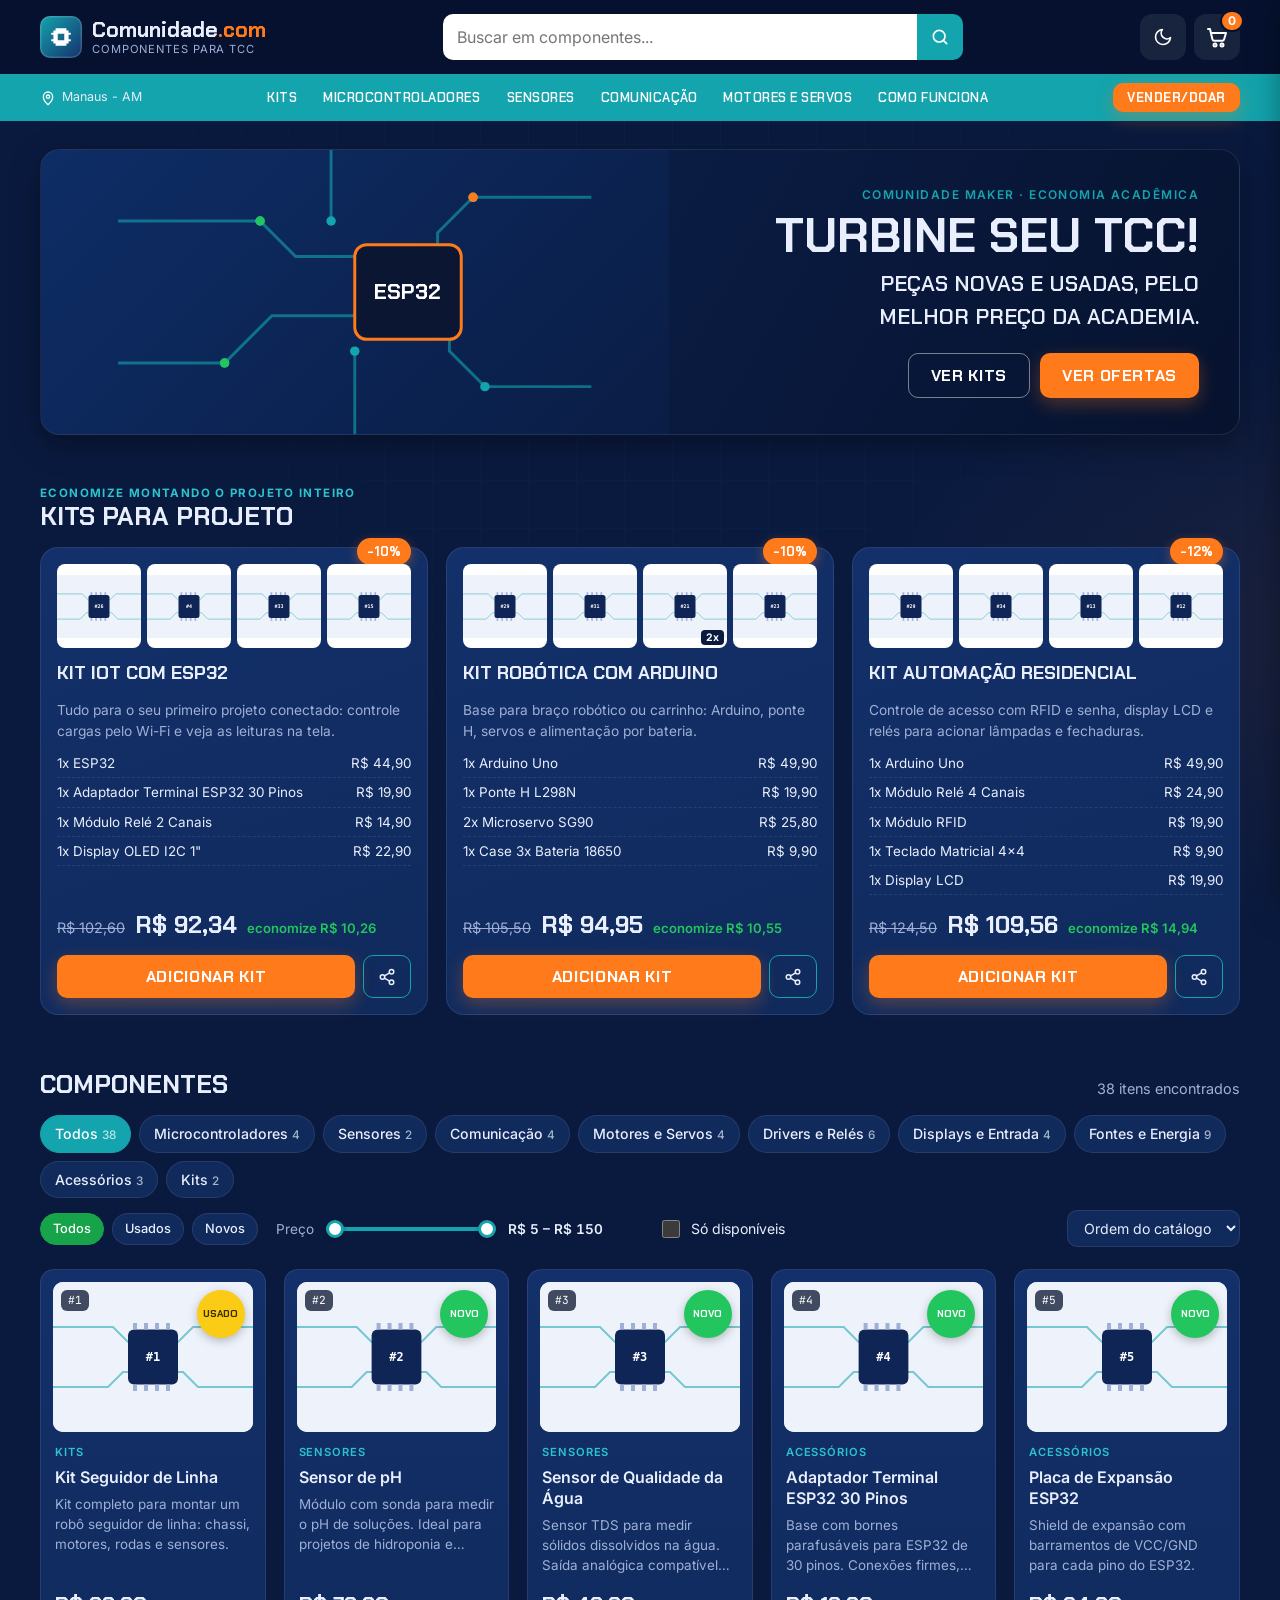
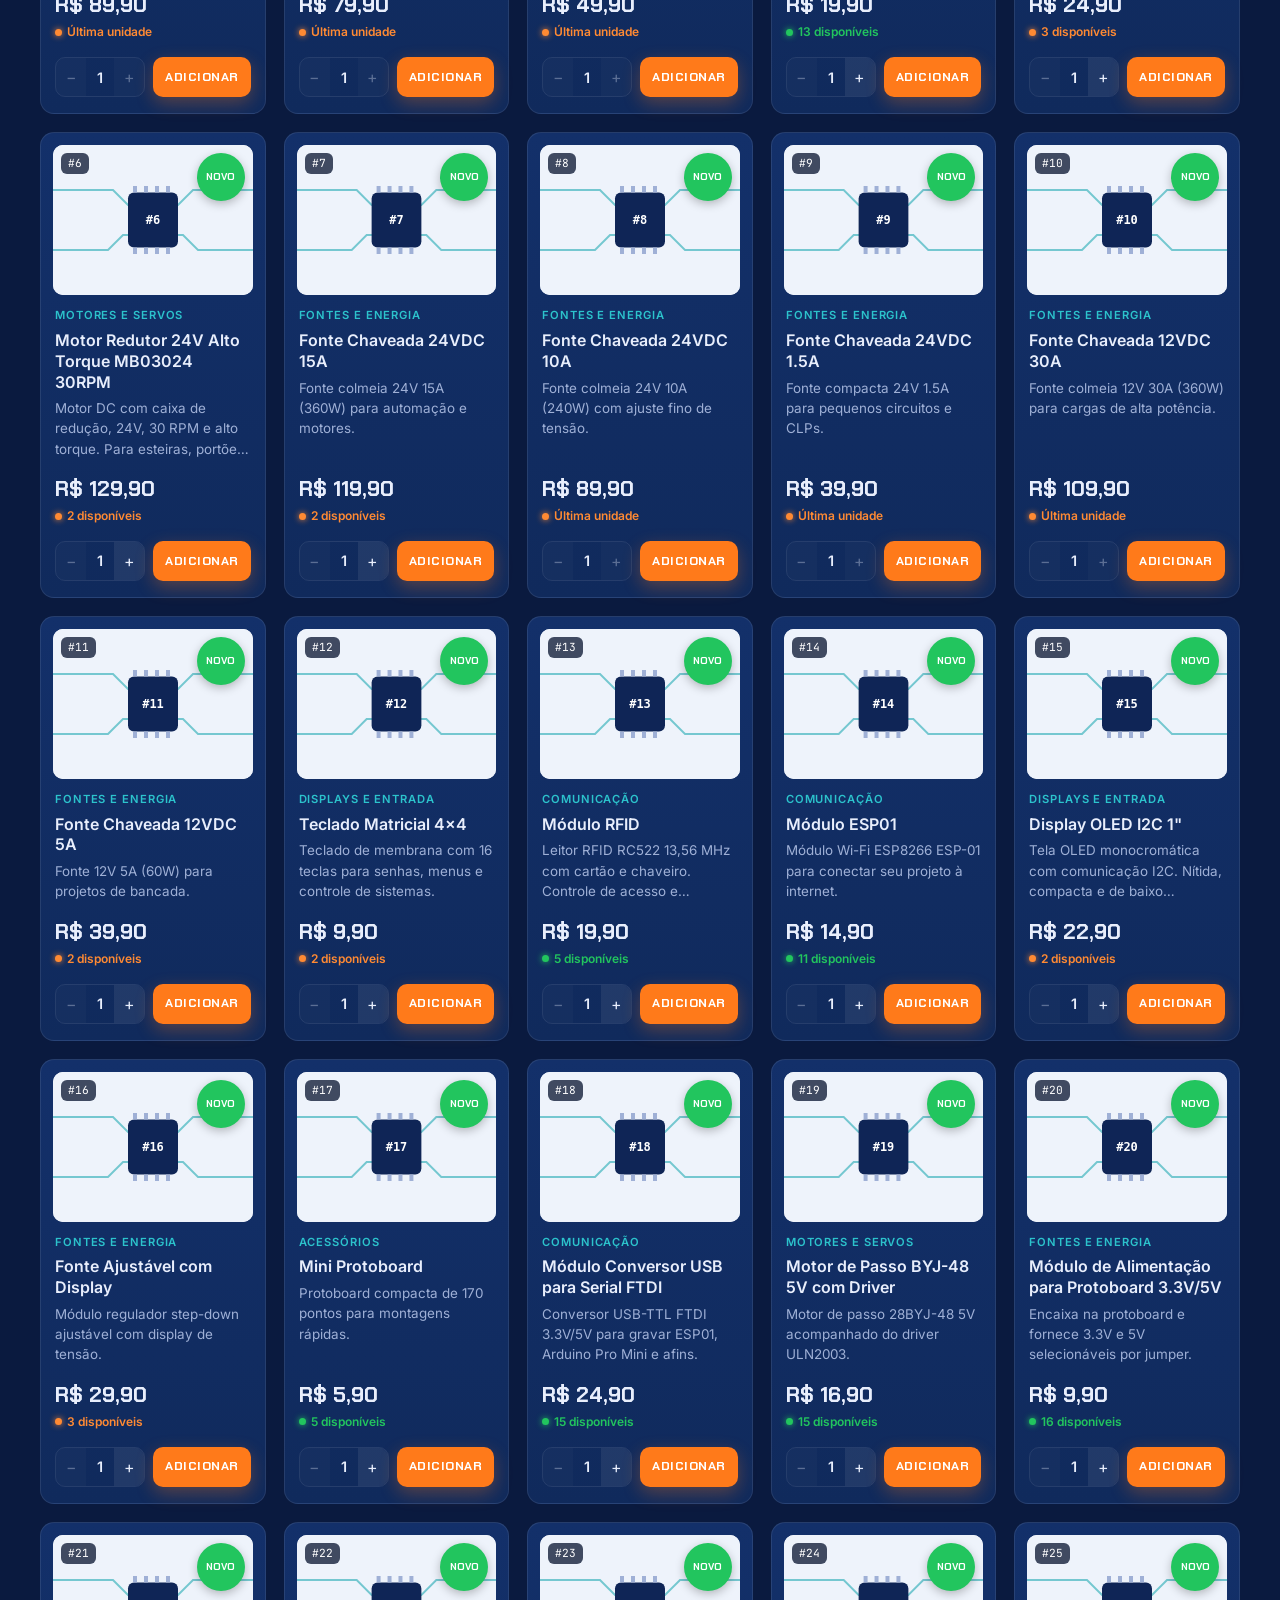
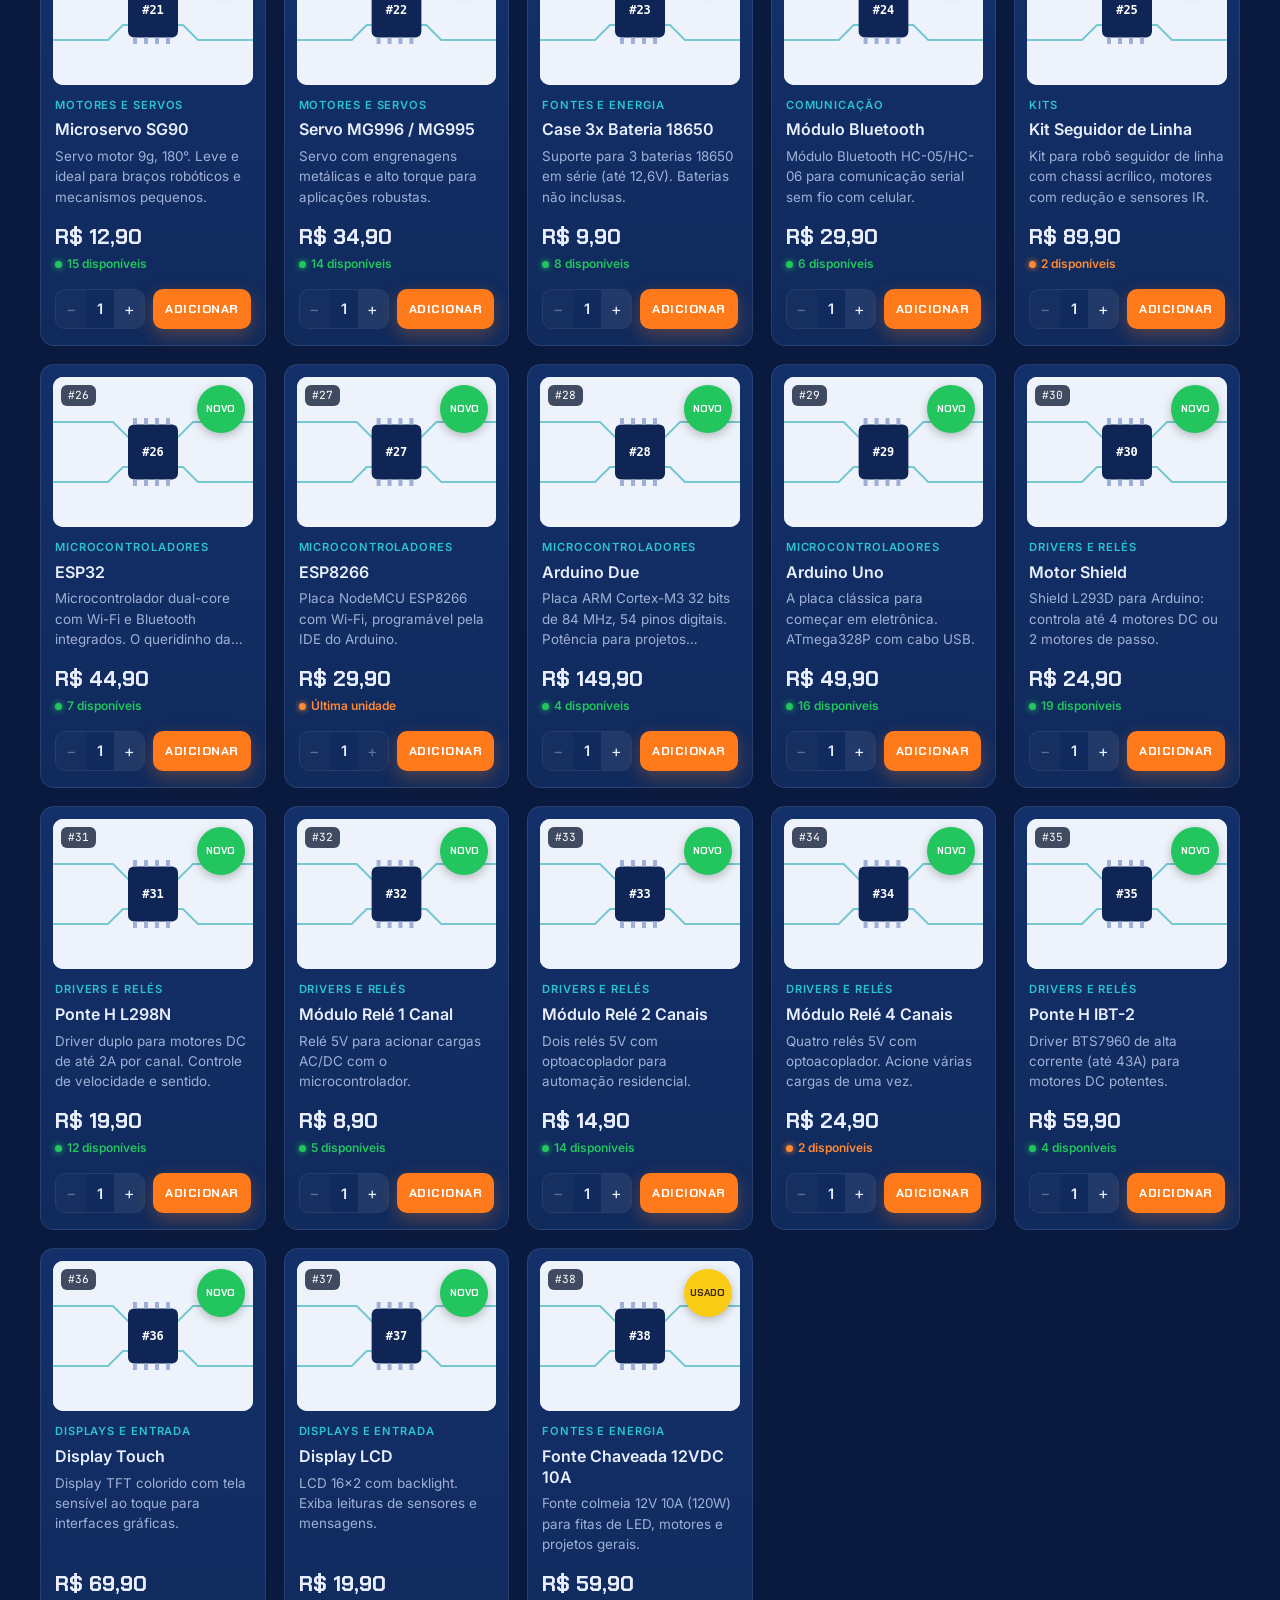
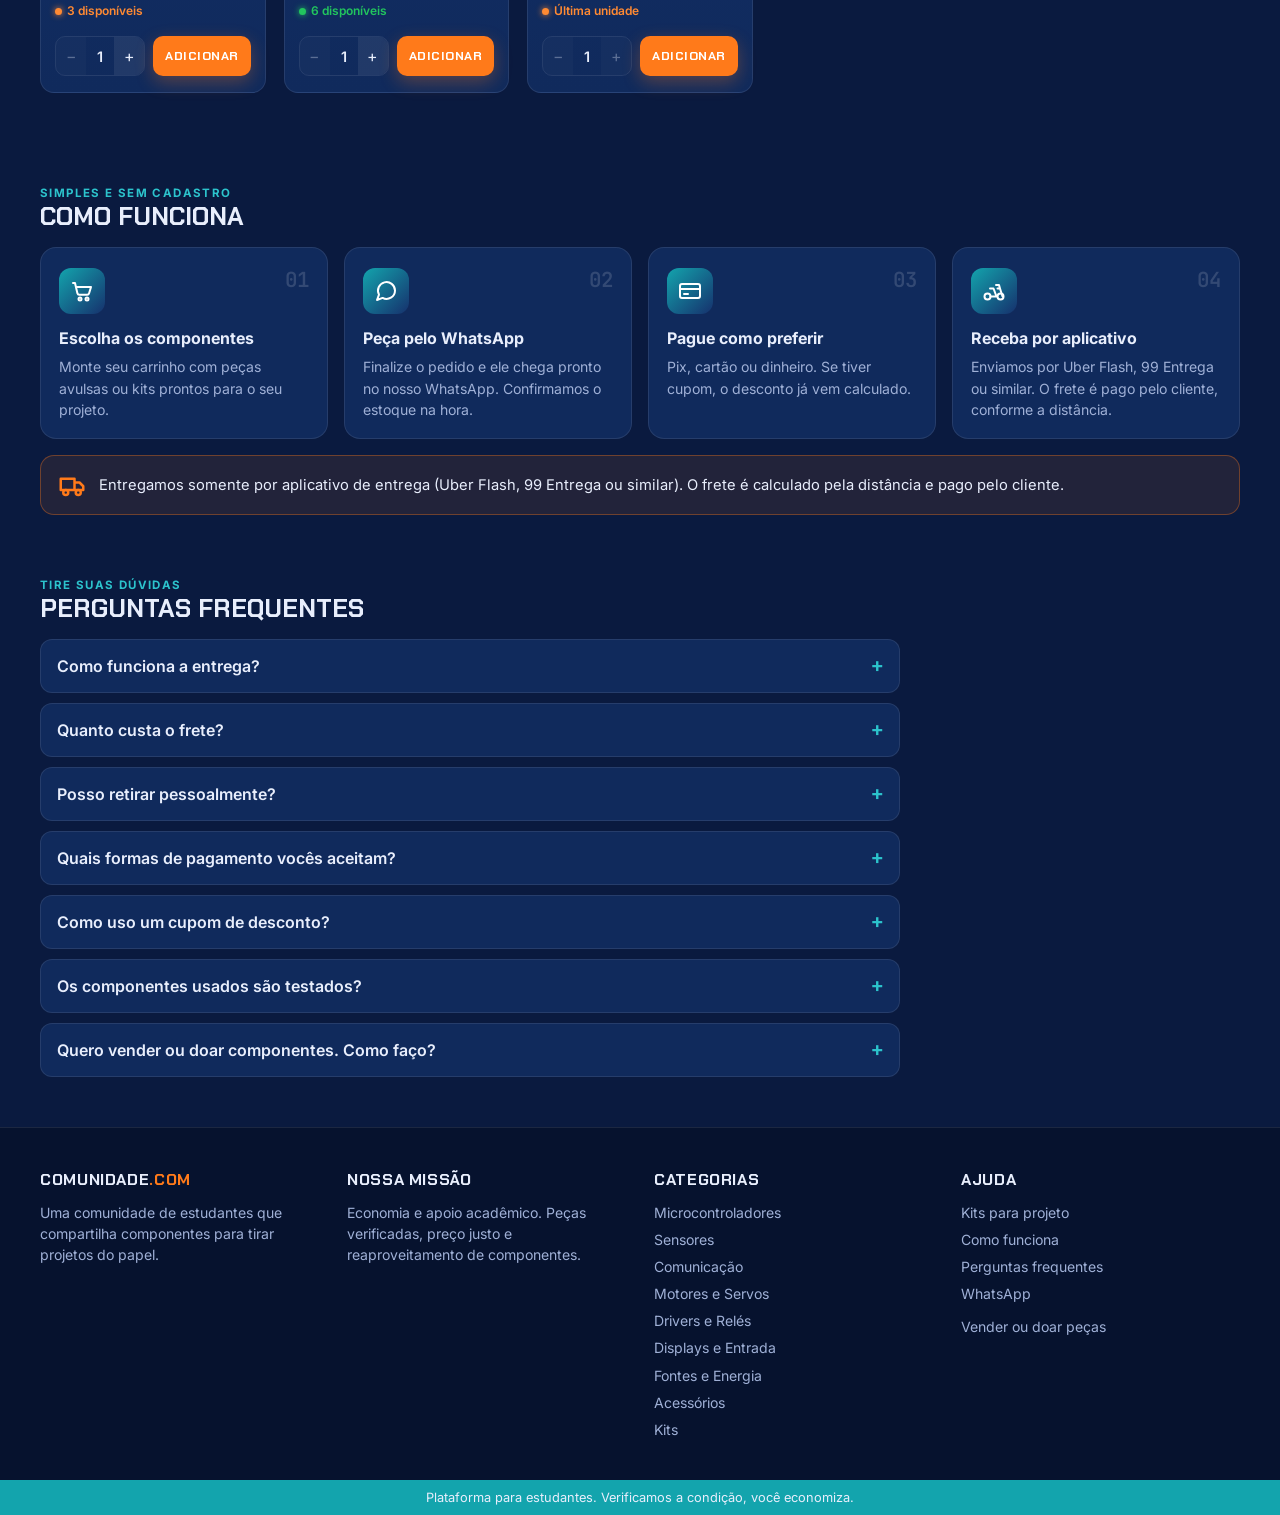
==== index.html @ 990a2b1e "first commit" ====
<!DOCTYPE html>
<html lang="pt-BR" data-theme="dark">
<head>
  <meta charset="UTF-8" />
  <meta name="viewport" content="width=device-width, initial-scale=1.0, viewport-fit=cover" />
  <title>Comunidade.com — Componentes para TCC</title>
  <meta name="description" content="Comunidade.com: a comunidade maker que conecta estudantes a componentes eletrônicos novos e usados pelo melhor preço." />
  <meta name="theme-color" content="#06122e" />

  <!-- Tema salvo aplicado antes da página aparecer (evita "piscar") -->
  <script>
    (function () {
      try {
        var t = localStorage.getItem("comunidade-theme");
        if (t === "light" || t === "dark") document.documentElement.dataset.theme = t;
      } catch (e) {}
    })();
  </script>

  <!-- PWA -->
  <link rel="manifest" href="manifest.webmanifest" />
  <link rel="icon" href="img/icons/icon-192.png" type="image/png" />
  <link rel="apple-touch-icon" href="img/icons/icon-192.png" />
  <meta name="apple-mobile-web-app-capable" content="yes" />
  <meta name="apple-mobile-web-app-title" content="Comunidade" />

  <link rel="preconnect" href="https://fonts.googleapis.com" />
  <link rel="preconnect" href="https://fonts.gstatic.com" crossorigin />
  <link href="https://fonts.googleapis.com/css2?family=Chakra+Petch:wght@500;600;700&family=Inter:wght@400;500;600;700&family=JetBrains+Mono:wght@400;600&display=swap" rel="stylesheet" />
  <link rel="stylesheet" href="css/style.css" />
</head>
<body class="is-loading">

  <!-- ================= LOADER (máx. 3s) ================= -->
  <div id="loader" class="loader" role="status" aria-live="polite">
    <div class="loader__grid"></div>
    <div class="loader__board">
      <svg class="loader__svg" viewBox="0 0 360 240" aria-hidden="true">
        <g class="traces">
          <path class="trace t1" d="M150 100 H90 V50 H40" />
          <path class="trace t2" d="M210 100 H270 V50 H320" />
          <path class="trace t3" d="M150 140 H90 V190 H40" />
          <path class="trace t4" d="M210 140 H270 V190 H320" />
        </g>
        <g class="node n1"><circle cx="40" cy="50" r="16"/><text x="40" y="55">⌁</text></g>
        <g class="node n2"><circle cx="320" cy="50" r="16"/><text x="320" y="55">≋</text></g>
        <g class="node n3"><circle cx="40" cy="190" r="16"/><text x="40" y="195">⚙</text></g>
        <g class="node n4"><circle cx="320" cy="190" r="16"/><text x="320" y="195">✦</text></g>
        <g class="mcu">
          <g class="pins">
            <rect x="160" y="78" width="6" height="12"/><rect x="177" y="78" width="6" height="12"/><rect x="194" y="78" width="6" height="12"/>
            <rect x="160" y="150" width="6" height="12"/><rect x="177" y="150" width="6" height="12"/><rect x="194" y="150" width="6" height="12"/>
            <rect x="138" y="100" width="12" height="6"/><rect x="138" y="117" width="12" height="6"/><rect x="138" y="134" width="12" height="6"/>
            <rect x="210" y="100" width="12" height="6"/><rect x="210" y="117" width="12" height="6"/><rect x="210" y="134" width="12" height="6"/>
          </g>
          <rect class="mcu__body" x="150" y="90" width="60" height="60" rx="6"/>
          <circle class="mcu__dot" cx="160" cy="100" r="3"/>
          <text class="mcu__label" x="180" y="125">COM</text>
        </g>
      </svg>
      <div class="loader__brand">Comunidade<span>.com</span></div>
      <ul class="loader__log" id="loaderLog"></ul>
      <div class="loader__bar"><span id="loaderBar"></span></div>
    </div>
  </div>

  <!-- ================= HEADER ================= -->
  <header class="header">
    <div class="container header__top">
      <a href="#" class="logo" aria-label="Comunidade.com — início">
        <img src="img/logo.png" alt="" class="logo__img" onerror="this.remove()" />
        <span class="logo__mark" aria-hidden="true">
          <svg viewBox="0 0 24 24"><path d="M7 4h10v2h2v2h2v2h-2v4h2v2h-2v2h-2v2H7v-2H5v-2H3v-2h2v-4H3V8h2V6h2V4zm2 5v6h6V9H9z"/></svg>
        </span>
        <span class="logo__text">
          <strong>Comunidade<span>.com</span></strong>
          <small id="lojaSlogan">Componentes para TCC</small>
        </span>
      </a>

      <div class="search" role="search">
        <label for="searchInput" class="sr-only">Buscar componentes</label>
        <input id="searchInput" type="search" placeholder="Buscar em componentes..." autocomplete="off"
               role="combobox" aria-expanded="false" aria-controls="suggest" aria-autocomplete="list" />
        <span class="search__btn" aria-hidden="true">
          <svg viewBox="0 0 24 24"><circle cx="11" cy="11" r="7"/><path d="m20 20-4-4"/></svg>
        </span>
        <ul class="suggest" id="suggest" role="listbox" hidden></ul>
      </div>

      <div class="header__actions">
        <button class="hbtn" id="installBtn" hidden aria-label="Instalar aplicativo" title="Instalar aplicativo">
          <svg viewBox="0 0 24 24"><path d="M12 3v12m0 0-4-4m4 4 4-4M5 21h14"/></svg>
        </button>
        <button class="hbtn" id="themeToggle" aria-label="Alternar tema claro/escuro" title="Tema claro/escuro">
          <svg class="i-sun" viewBox="0 0 24 24"><circle cx="12" cy="12" r="4"/><path d="M12 2v2M12 20v2M4.9 4.9l1.4 1.4M17.7 17.7l1.4 1.4M2 12h2M20 12h2M4.9 19.1l1.4-1.4M17.7 6.3l1.4-1.4"/></svg>
          <svg class="i-moon" viewBox="0 0 24 24"><path d="M21 12.8A9 9 0 1 1 11.2 3a7 7 0 0 0 9.8 9.8z"/></svg>
        </button>
        <button class="hbtn cart-btn" id="cartOpen" aria-label="Abrir carrinho">
          <svg viewBox="0 0 24 24"><path d="M3 4h2l2.4 10.2a2 2 0 0 0 2 1.6h7.7a2 2 0 0 0 2-1.5L21 8H6.2"/><circle cx="10" cy="20" r="1.5"/><circle cx="17" cy="20" r="1.5"/></svg>
          <span class="cart-btn__count" id="cartCount">0</span>
        </button>
      </div>
    </div>

    <nav class="nav" aria-label="Seções">
      <div class="container nav__inner">
        <span class="nav__place">
          <svg viewBox="0 0 24 24"><path d="M12 22s7-6.2 7-12a7 7 0 1 0-14 0c0 5.8 7 12 7 12z"/><circle cx="12" cy="10" r="2.5"/></svg>
          <span id="lojaCidade">Manaus - AM</span>
        </span>
        <div class="nav__links" id="navLinks"></div>
        <a class="btn btn--orange btn--sm" id="venderDoar" href="#" target="_blank" rel="noopener">Vender/Doar</a>
      </div>
    </nav>
  </header>

  <main>
    <!-- ================= HERO ================= -->
    <section class="hero container">
      <div class="hero__card">
        <div class="hero__art" aria-hidden="true">
          <img src="img/banner.jpg" alt="" onerror="this.remove()" />
          <svg class="hero__circuit" viewBox="0 0 400 240">
            <g class="hc-lines">
              <path d="M0 60 H120 L150 90 H230"/><path d="M0 180 H90 L130 140 H230"/>
              <path d="M400 40 H300 L270 70 V100"/><path d="M400 200 H310 L280 170 V140"/>
              <path d="M180 0 V60"/><path d="M200 240 V170"/>
            </g>
            <g class="hc-dots">
              <circle cx="120" cy="60" r="4"/><circle cx="90" cy="180" r="4"/><circle cx="300" cy="40" r="4"/>
              <circle cx="310" cy="200" r="4"/><circle cx="180" cy="60" r="4"/><circle cx="200" cy="170" r="4"/>
            </g>
            <rect class="hc-chip" x="200" y="80" width="90" height="80" rx="10"/>
            <text class="hc-chip-t" x="245" y="126">ESP32</text>
            <circle class="hc-pulse" cx="120" cy="60" r="4"/>
            <circle class="hc-pulse d2" cx="300" cy="40" r="4"/>
            <circle class="hc-pulse d3" cx="90" cy="180" r="4"/>
          </svg>
        </div>
        <div class="hero__text">
          <span class="hero__tag">Comunidade maker · economia acadêmica</span>
          <h1>Turbine seu TCC!</h1>
          <p>Peças novas e usadas, pelo melhor preço da academia.</p>
          <div class="hero__ctas">
            <a href="#kits" class="btn btn--ghost-light">Ver kits</a>
            <a href="#produtos" class="btn btn--orange">Ver ofertas</a>
          </div>
        </div>
      </div>
    </section>

    <!-- ================= KITS ================= -->
    <section class="container section" id="kits" hidden>
      <div class="section__head">
        <div>
          <span class="eyebrow">Economize montando o projeto inteiro</span>
          <h2>Kits para projeto</h2>
        </div>
      </div>
      <div class="kits" id="kitGrid"></div>
    </section>

    <!-- ================= PRODUTOS ================= -->
    <section class="container section catalog" id="produtos">
      <div class="section__head">
        <h2>Componentes</h2>
        <p class="catalog__count" id="resultCount"></p>
      </div>

      <div class="filters">
        <div class="chips" id="chipsCategorias" role="tablist" aria-label="Filtrar por categoria"></div>
        <div class="filters__row">
          <div class="chips chips--small" id="chipsCondicao"></div>

          <div class="price" id="priceFilter">
            <span class="price__label">Preço</span>
            <div class="price__range">
              <input type="range" id="priceMin" aria-label="Preço mínimo" />
              <input type="range" id="priceMax" aria-label="Preço máximo" />
              <span class="price__fill" id="priceFill"></span>
            </div>
            <output class="price__out" id="priceOut"></output>
          </div>

          <label class="toggle">
            <input type="checkbox" id="onlyAvailable" />
            <span>Só disponíveis</span>
          </label>
          <label class="select">
            <span class="sr-only">Ordenar</span>
            <select id="sortSelect">
              <option value="item">Ordem do catálogo</option>
              <option value="preco-asc">Menor preço</option>
              <option value="preco-desc">Maior preço</option>
              <option value="nome">Nome (A–Z)</option>
              <option value="estoque">Mais estoque</option>
            </select>
          </label>
        </div>
      </div>

      <div class="grid" id="productGrid" aria-live="polite"></div>
      <div class="empty" id="emptyState" hidden>
        <p>Nenhum componente encontrado com esses filtros.</p>
        <button class="btn btn--ghost" id="clearFilters">Limpar filtros</button>
      </div>
    </section>

    <!-- ================= COMO FUNCIONA ================= -->
    <section class="container section" id="como-funciona" hidden>
      <div class="section__head">
        <div>
          <span class="eyebrow">Simples e sem cadastro</span>
          <h2>Como funciona</h2>
        </div>
      </div>
      <ol class="steps" id="steps"></ol>
      <div class="delivery-note" id="deliveryNote" hidden>
        <svg viewBox="0 0 24 24" aria-hidden="true"><path d="M3 7h11v9H3zM14 10h4l3 3v3h-7"/><circle cx="7" cy="18" r="2"/><circle cx="17" cy="18" r="2"/></svg>
        <p></p>
      </div>
    </section>

    <!-- ================= FAQ ================= -->
    <section class="container section" id="faq" hidden>
      <div class="section__head">
        <div>
          <span class="eyebrow">Tire suas dúvidas</span>
          <h2>Perguntas frequentes</h2>
        </div>
      </div>
      <div class="faq" id="faqList"></div>
    </section>
  </main>

  <!-- ================= FOOTER ================= -->
  <footer class="footer">
    <div class="container footer__grid">
      <div>
        <h4>Comunidade<span>.com</span></h4>
        <p>Uma comunidade de estudantes que compartilha componentes para tirar projetos do papel.</p>
      </div>
      <div>
        <h4>Nossa missão</h4>
        <p>Economia e apoio acadêmico. Peças verificadas, preço justo e reaproveitamento de componentes.</p>
      </div>
      <div>
        <h4>Categorias</h4>
        <ul id="footerCategorias"></ul>
      </div>
      <div>
        <h4>Ajuda</h4>
        <ul>
          <li><a href="#kits">Kits para projeto</a></li>
          <li><a href="#como-funciona">Como funciona</a></li>
          <li><a href="#faq">Perguntas frequentes</a></li>
          <li><a id="footerWhats" href="#" target="_blank" rel="noopener">WhatsApp</a></li>
          <li><a id="footerInsta" href="#" target="_blank" rel="noopener" hidden>Instagram</a></li>
          <li><a href="#" id="footerVender" target="_blank" rel="noopener">Vender ou doar peças</a></li>
        </ul>
      </div>
    </div>
    <div class="footer__bar">Plataforma para estudantes. Verificamos a condição, você economiza.</div>
  </footer>

  <!-- ================= CARRINHO (painel lateral) ================= -->
  <div class="overlay" id="overlay" hidden></div>
  <aside class="drawer" id="cartDrawer" aria-label="Carrinho" aria-hidden="true">
    <header class="drawer__head">
      <h3>Seu carrinho</h3>
      <button class="icon-btn" id="cartClose" aria-label="Fechar carrinho">✕</button>
    </header>
    <div class="drawer__body" id="cartItems"></div>
    <footer class="drawer__foot" id="cartFoot">
      <form class="coupon" id="couponForm" autocomplete="off">
        <input id="couponInput" placeholder="Cupom de desconto" aria-label="Cupom de desconto" />
        <button class="btn btn--ghost btn--sm" type="submit">Aplicar</button>
      </form>
      <div class="coupon-applied" id="couponApplied" hidden></div>
      <div class="totals" id="cartTotals"></div>
      <p class="ship-hint">🚚 Entrega por aplicativo · frete calculado pela distância e pago pelo cliente</p>
      <button class="btn btn--green btn--block" id="btnCheckout">Fazer pedido</button>
      <button class="btn btn--ghost btn--block" id="btnQuote">Orçamento (WhatsApp, PDF ou imagem)</button>
      <button class="link-btn" id="btnClear">Esvaziar carrinho</button>
    </footer>
  </aside>

  <!-- ================= MODAL: PRODUTO ================= -->
  <dialog class="modal modal--wide" id="productModal" aria-labelledby="pmTitle">
    <div class="modal__box pm" id="productModalBody"></div>
  </dialog>

  <!-- ================= MODAL: PEDIDO ================= -->
  <dialog class="modal" id="checkoutModal">
    <form class="modal__box" id="checkoutForm" method="dialog" novalidate>
      <header class="modal__head">
        <h3>Finalizar pedido</h3>
        <button type="button" class="icon-btn" data-close aria-label="Fechar">✕</button>
      </header>
      <div class="modal__summary" id="checkoutSummary"></div>
      <label class="field">
        <span>Nome completo *</span>
        <input name="nome" required autocomplete="name" placeholder="Seu nome" />
      </label>
      <label class="field">
        <span>WhatsApp / telefone *</span>
        <input name="telefone" required inputmode="tel" autocomplete="tel" placeholder="(92) 99999-9999" data-phone />
      </label>
      <label class="field">
        <span>Forma de pagamento *</span>
        <select name="pagamento" required id="paySelect"></select>
      </label>
      <label class="field">
        <span>Endereço de entrega *</span>
        <textarea name="endereco" required rows="2" autocomplete="street-address" placeholder="Rua, número, bairro, ponto de referência"></textarea>
      </label>
      <label class="field">
        <span>Observações</span>
        <input name="obs" placeholder="Opcional" />
      </label>
      <p class="info-box" id="checkoutDelivery">🚚 Entrega por aplicativo. O frete é calculado pela distância e pago pelo cliente.</p>
      <button type="submit" class="btn btn--green btn--block">Enviar pedido pelo WhatsApp</button>
    </form>
  </dialog>

  <!-- ================= MODAL: ORÇAMENTO ================= -->
  <dialog class="modal" id="quoteModal">
    <form class="modal__box" id="quoteForm" method="dialog" novalidate>
      <header class="modal__head">
        <h3>Orçamento</h3>
        <button type="button" class="icon-btn" data-close aria-label="Fechar">✕</button>
      </header>
      <div class="modal__summary" id="quoteSummary"></div>
      <label class="field">
        <span>Nome (aparece no documento)</span>
        <input name="nome" autocomplete="name" placeholder="Opcional" />
      </label>
      <label class="field">
        <span>Seu WhatsApp (para receber a lista)</span>
        <input name="telefone" inputmode="tel" placeholder="(92) 99999-9999" data-phone />
      </label>
      <button type="submit" class="btn btn--orange btn--block">Enviar para meu WhatsApp</button>
      <div class="quote-files">
        <button type="button" class="btn btn--ghost" id="btnPdf">
          <svg viewBox="0 0 24 24" aria-hidden="true"><path d="M14 3H6a2 2 0 0 0-2 2v14a2 2 0 0 0 2 2h12a2 2 0 0 0 2-2V9z"/><path d="M14 3v6h6M9 15h6M9 18h4"/></svg>
          Baixar PDF
        </button>
        <button type="button" class="btn btn--ghost" id="btnPng">
          <svg viewBox="0 0 24 24" aria-hidden="true"><rect x="3" y="4" width="18" height="16" rx="2"/><circle cx="9" cy="10" r="2"/><path d="m21 16-5-5-9 9"/></svg>
          Baixar imagem
        </button>
      </div>
      <p class="modal__hint">No PDF, escolha <strong>“Salvar como PDF”</strong> na janela de impressão.</p>
    </form>
  </dialog>

  <!-- Área usada só na impressão do orçamento (PDF) -->
  <div id="printArea" aria-hidden="true"></div>

  <div class="toast" id="toast" role="status" aria-live="polite"></div>

  <script src="js/app.js"></script>
</body>
</html>
---- css/style.css ----
/* =========================================================
   Comunidade.com — estilos
   Paleta: azul (base), laranja (ação), verde (sucesso/estoque)
   Temas: escuro (padrão) e claro — [data-theme] no <html>
   ========================================================= */
:root {
  /* marca (fixas nos dois temas) */
  --navy-900: #06122e;
  --navy-800: #0a1a3f;
  --navy-700: #0f2556;
  --navy-600: #16316d;
  --teal: #13a4ad;
  --teal-600: #0e8990;
  --orange: #ff7a1a;
  --orange-600: #e8650a;
  --green: #22c55e;
  --green-600: #16a34a;
  --yellow: #facc15;
  --red: #f87171;

  /* tema escuro */
  --bg: #0a1a3f;
  --surface: #102a5c;
  --surface-2: #13306a;
  --elev: #0f2556;
  --field: #06122e;
  --text: #e8eefc;
  --muted: #9fb0d6;
  --accent-text: #2cc3cc;
  --line: rgba(255, 255, 255, .09);
  --soft: rgba(255, 255, 255, .07);
  --soft-2: rgba(255, 255, 255, .15);
  --glow: rgba(19, 164, 173, .18);
  --ok: #22c55e;
  --warn: #ff8a33;
  --bad: #f87171;
  --grid-op: .06;
  --shadow: 0 10px 30px rgba(0, 0, 0, .35);
  --shadow-hover: 0 16px 34px rgba(0, 0, 0, .4);

  --radius: 14px;
  --font: "Inter", system-ui, -apple-system, Segoe UI, Roboto, sans-serif;
  --display: "Chakra Petch", var(--font);
  --mono: "JetBrains Mono", ui-monospace, Consolas, monospace;
  color-scheme: dark;
}

:root[data-theme="light"] {
  --bg: #eef3fb;
  --surface: #ffffff;
  --surface-2: #f8fafe;
  --elev: #ffffff;
  --field: #f3f6fb;
  --text: #0b1a3a;
  --muted: #52617f;
  --accent-text: #0b7f86;
  --line: rgba(10, 26, 63, .11);
  --soft: rgba(10, 26, 63, .05);
  --soft-2: rgba(10, 26, 63, .1);
  --glow: rgba(19, 164, 173, .14);
  --ok: #15803d;
  --warn: #c2410c;
  --bad: #dc2626;
  --grid-op: .08;
  --shadow: 0 8px 24px rgba(10, 26, 63, .09);
  --shadow-hover: 0 16px 34px rgba(10, 26, 63, .16);
  color-scheme: light;
}

/* áreas que são sempre escuras (topo, rodapé, banner, loader) */
.header, .footer, .hero__card, .loader {
  --text: #e8eefc;
  --muted: #9fb0d6;
  --line: rgba(255, 255, 255, .09);
  --soft: rgba(255, 255, 255, .08);
  --soft-2: rgba(255, 255, 255, .16);
  color: var(--text);
}

*, *::before, *::after { box-sizing: border-box; }
html { scroll-behavior: smooth; scroll-padding-top: 140px; }
body {
  margin: 0;
  font-family: var(--font);
  color: var(--text);
  background:
    radial-gradient(1200px 600px at 10% -10%, rgba(19, 164, 173, .12), transparent 60%),
    radial-gradient(900px 500px at 110% 10%, rgba(255, 122, 26, .08), transparent 60%),
    var(--bg);
  line-height: 1.5;
  -webkit-font-smoothing: antialiased;
  transition: background-color .3s, color .3s;
}
body.is-loading { overflow: hidden; }
img { max-width: 100%; display: block; }
a { color: inherit; }
button { font: inherit; cursor: pointer; color: inherit; }
[hidden] { display: none !important; }
.sr-only { position: absolute; width: 1px; height: 1px; overflow: hidden; clip: rect(0 0 0 0); white-space: nowrap; }
.container { width: min(1200px, 100% - 32px); margin-inline: auto; }

body::before {
  content: "";
  position: fixed; inset: 0; z-index: -1; pointer-events: none;
  opacity: var(--grid-op);
  background-image:
    linear-gradient(var(--teal) 1px, transparent 1px),
    linear-gradient(90deg, var(--teal) 1px, transparent 1px);
  background-size: 48px 48px;
  mask-image: radial-gradient(circle at 50% 30%, #000 0%, transparent 75%);
}

/* ================= BOTÕES ================= */
.btn {
  display: inline-flex; align-items: center; justify-content: center; gap: 8px;
  border: 0; border-radius: 10px; padding: 12px 22px;
  font-family: var(--display); font-weight: 700; letter-spacing: .04em; text-transform: uppercase;
  text-decoration: none; color: #fff; line-height: 1.2;
  transition: transform .15s, box-shadow .2s, background .2s, opacity .2s, border-color .2s;
}
.btn svg { width: 18px; height: 18px; fill: none; stroke: currentColor; stroke-width: 2; stroke-linecap: round; stroke-linejoin: round; flex-shrink: 0; }
.btn:active { transform: scale(.97); }
.btn--sm { padding: 7px 14px; font-size: .8rem; }
.btn--block { width: 100%; }
.btn--orange { background: var(--orange); box-shadow: 0 6px 18px rgba(255, 122, 26, .3); }
.btn--orange:hover { background: var(--orange-600); }
.btn--green { background: var(--green-600); box-shadow: 0 6px 18px rgba(34, 197, 94, .25); }
.btn--green:hover { background: #12883d; }
.btn--ghost { background: transparent; border: 1.5px solid var(--teal); color: var(--text); }
.btn--ghost:hover { background: var(--glow); }
.btn--ghost-light { background: transparent; border: 1.5px solid rgba(255, 255, 255, .45); color: #fff; }
.btn--ghost-light:hover { background: rgba(255, 255, 255, .1); }
.btn--wa { background: #1faa55; }
.btn--wa:hover { background: #178c45; }
.btn:disabled { opacity: .45; cursor: not-allowed; box-shadow: none; }
.icon-btn {
  width: 36px; height: 36px; border-radius: 50%; border: 0; flex-shrink: 0;
  background: var(--soft); color: var(--text); display: grid; place-items: center;
}
.icon-btn:hover { background: var(--soft-2); }
.link-btn { background: none; border: 0; color: var(--muted); text-decoration: underline; font-size: .85rem; padding: 0; }
.link-btn:hover { color: var(--text); }
:focus-visible { outline: 2px solid var(--orange); outline-offset: 2px; }

/* ================= LOADER ================= */
.loader {
  position: fixed; inset: 0; z-index: 1000;
  display: grid; place-items: center;
  background: radial-gradient(circle at 50% 40%, #0f2a63 0%, var(--navy-900) 70%);
  transition: opacity .45s ease, visibility .45s;
}
.loader.is-done { opacity: 0; visibility: hidden; }
.loader__grid {
  position: absolute; inset: 0; opacity: .12;
  background-image:
    linear-gradient(var(--teal) 1px, transparent 1px),
    linear-gradient(90deg, var(--teal) 1px, transparent 1px);
  background-size: 32px 32px;
  mask-image: radial-gradient(circle, #000 20%, transparent 70%);
  animation: gridMove 3s linear infinite;
}
@keyframes gridMove { to { background-position: 32px 32px; } }
.loader__board { position: relative; width: min(420px, 90vw); text-align: center; }
.loader__svg { width: 100%; height: auto; overflow: visible; }
.trace {
  fill: none; stroke: var(--teal); stroke-width: 3; stroke-linecap: round; stroke-linejoin: round;
  stroke-dasharray: 220; stroke-dashoffset: 220;
  filter: drop-shadow(0 0 4px var(--teal));
  animation: traceOn .5s ease forwards;
}
.t1 { animation-delay: .35s; } .t2 { animation-delay: .7s; }
.t3 { animation-delay: 1.05s; } .t4 { animation-delay: 1.4s; }
@keyframes traceOn { to { stroke-dashoffset: 0; } }
.node { --c: var(--green); }
.n2 { --c: var(--teal); } .n3 { --c: var(--orange); } .n4 { --c: var(--yellow); }
.node circle { fill: var(--navy-700); stroke: rgba(255, 255, 255, .2); stroke-width: 2; animation: nodeFill .35s ease forwards; }
.node text { fill: #9fb0d6; font-size: 16px; text-anchor: middle; font-family: var(--mono); animation: nodeText .35s ease forwards; }
.n1 > * { animation-delay: .8s; } .n2 > * { animation-delay: 1.15s; }
.n3 > * { animation-delay: 1.5s; } .n4 > * { animation-delay: 1.85s; }
@keyframes nodeFill { to { fill: var(--c); stroke: #fff; filter: drop-shadow(0 0 8px var(--c)); } }
@keyframes nodeText { to { fill: var(--navy-900); } }
.mcu__body { fill: #111c33; stroke: var(--teal); stroke-width: 2; }
.pins rect { fill: #c9d4ea; }
.mcu__dot { fill: var(--orange); animation: blink .5s steps(2) infinite; }
.mcu__label { fill: #fff; font-family: var(--display); font-weight: 700; font-size: 14px; text-anchor: middle; letter-spacing: .1em; }
.mcu { transform-origin: 180px 120px; animation: chipPulse 1.2s ease-in-out infinite; }
@keyframes chipPulse { 50% { filter: drop-shadow(0 0 12px rgba(19, 164, 173, .8)); } }
@keyframes blink { 50% { opacity: .2; } }
.loader__brand { font-family: var(--display); font-weight: 700; font-size: 2rem; letter-spacing: .02em; margin-top: 4px; }
.loader__brand span, .logo__text strong span, .footer h4 span { color: var(--orange); }
.loader__log {
  list-style: none; margin: 10px auto 14px; padding: 0; height: 66px; overflow: hidden;
  font-family: var(--mono); font-size: .78rem; color: var(--muted); text-align: left; width: fit-content; min-width: 250px;
}
.loader__log li { animation: logIn .2s ease; white-space: nowrap; }
.loader__log li b { color: var(--green); font-weight: 600; }
@keyframes logIn { from { opacity: 0; transform: translateY(4px); } }
.loader__bar { height: 4px; background: rgba(255, 255, 255, .1); border-radius: 4px; overflow: hidden; }
.loader__bar span {
  display: block; height: 100%; width: 0;
  background: linear-gradient(90deg, var(--teal), var(--green), var(--orange));
  transition: width .2s linear;
}

/* ================= HEADER ================= */
.header { position: sticky; top: 0; z-index: 50; background: rgba(6, 18, 46, .94); backdrop-filter: blur(10px); }
.header__top { display: flex; align-items: center; gap: 20px; padding-block: 14px; }
.logo { display: flex; align-items: center; gap: 10px; text-decoration: none; flex-shrink: 0; }
.logo__img { height: 44px; width: auto; }
.logo__img + .logo__mark { display: none; }
.logo__mark {
  width: 42px; height: 42px; border-radius: 10px; display: grid; place-items: center;
  background: linear-gradient(135deg, var(--teal), var(--navy-600));
  box-shadow: inset 0 0 0 1.5px rgba(255, 255, 255, .15);
}
.logo__mark svg { width: 26px; fill: #fff; }
.logo__text { display: flex; flex-direction: column; line-height: 1.1; }
.logo__text strong { font-family: var(--display); font-size: 1.35rem; }
.logo__text small { color: var(--muted); font-size: .7rem; text-transform: uppercase; letter-spacing: .08em; }

.search { position: relative; flex: 1; display: flex; max-width: 520px; margin-inline: auto; }
.search input {
  flex: 1; min-width: 0; border: 0; padding: 11px 14px; border-radius: 10px 0 0 10px;
  font: inherit; background: #fff; color: #0b1a3a;
}
.search input:focus { outline: 2px solid var(--teal); outline-offset: -2px; }
.search__btn { background: var(--teal); border-radius: 0 10px 10px 0; width: 46px; display: grid; place-items: center; }
.search__btn svg, .hbtn svg, .nav__place svg { width: 20px; fill: none; stroke: #fff; stroke-width: 2; stroke-linecap: round; stroke-linejoin: round; }

/* sugestões da busca */
.suggest {
  position: absolute; top: calc(100% + 6px); left: 0; right: 0; z-index: 60;
  list-style: none; margin: 0; padding: 6px;
  background: var(--elev); color: var(--text); border: 1px solid var(--line); border-radius: 12px;
  box-shadow: var(--shadow); max-height: 70vh; overflow-y: auto;
}
:root[data-theme="light"] .suggest { --text: #0b1a3a; --muted: #52617f; --line: rgba(10, 26, 63, .11); }
.suggest li { display: grid; grid-template-columns: 44px 1fr auto; gap: 10px; align-items: center; padding: 6px 8px; border-radius: 8px; cursor: pointer; }
.suggest li[aria-selected="true"], .suggest li:hover { background: var(--glow); }
.suggest img { width: 44px; height: 44px; object-fit: contain; background: #fff; border-radius: 6px; }
.suggest strong { display: block; font-size: .88rem; font-weight: 600; line-height: 1.25; }
.suggest small { color: var(--muted); font-size: .75rem; }
.suggest .price-tag { font-family: var(--display); font-weight: 700; font-size: .9rem; white-space: nowrap; }
.suggest mark { background: rgba(255, 122, 26, .3); color: inherit; border-radius: 2px; }
.suggest .suggest__all { display: block; text-align: center; color: var(--accent-text); font-size: .82rem; font-weight: 600; grid-template-columns: none; }
.suggest .suggest__empty { display: block; color: var(--muted); font-size: .85rem; cursor: default; }

.header__actions { display: flex; gap: 8px; flex-shrink: 0; }
.hbtn {
  position: relative; border: 0; background: rgba(255, 255, 255, .08); width: 46px; height: 46px; border-radius: 12px;
  display: grid; place-items: center; transition: background .2s;
}
.hbtn:hover { background: rgba(255, 255, 255, .16); }
.cart-btn svg { width: 24px; }
:root[data-theme="light"] .i-moon, :root[data-theme="dark"] .i-sun { display: none; }
.cart-btn__count {
  position: absolute; top: -4px; right: -4px; min-width: 22px; height: 22px; padding: 0 6px;
  border-radius: 11px; background: var(--orange); color: #fff; font-size: .75rem; font-weight: 700;
  display: grid; place-items: center; border: 2px solid var(--navy-900);
}
.cart-btn__count.bump { animation: bump .4s ease; }
@keyframes bump { 40% { transform: scale(1.35); } }

.nav { background: var(--teal); }
.nav__inner { display: flex; align-items: center; gap: 18px; padding-block: 8px; }
.nav__place { display: flex; align-items: center; gap: 6px; font-size: .78rem; white-space: nowrap; }
.nav__place svg { width: 16px; }
.nav__links { display: flex; gap: 2px; overflow-x: auto; scrollbar-width: none; flex: 1; min-width: 0; justify-content: safe center; }
.nav__links::-webkit-scrollbar { display: none; }
.nav__links > * {
  background: none; border: 0; color: #fff; padding: 6px 12px; border-radius: 8px; text-decoration: none;
  font-family: var(--display); font-weight: 600; text-transform: uppercase; letter-spacing: .04em; font-size: .8rem; white-space: nowrap;
}
.nav__links > *:hover, .nav__links > .active { background: rgba(6, 18, 46, .25); }

/* ================= HERO ================= */
.hero { padding-block: 28px 8px; }
.hero__card {
  display: grid; grid-template-columns: 1.1fr 1fr; overflow: hidden;
  border-radius: 20px; background: linear-gradient(120deg, var(--navy-700), var(--navy-900));
  box-shadow: var(--shadow); border: 1px solid var(--line);
}
.hero__art { position: relative; min-height: 260px; background: linear-gradient(135deg, #0e2d66, #0a1d45); }
.hero__art img { position: absolute; inset: 0; width: 100%; height: 100%; object-fit: cover; z-index: 1; }
.hero__circuit { position: absolute; inset: 0; width: 100%; height: 100%; }
.hc-lines path { fill: none; stroke: var(--teal); stroke-width: 2.5; opacity: .6; }
.hc-dots circle { fill: var(--teal); }
.hc-chip { fill: #0b1633; stroke: var(--orange); stroke-width: 2.5; }
.hc-chip-t { fill: #fff; font-family: var(--display); font-weight: 700; font-size: 18px; text-anchor: middle; }
.hc-pulse { fill: var(--green); animation: pulse 2s ease-out infinite; transform-box: fill-box; transform-origin: center; }
.hc-pulse.d2 { animation-delay: .6s; fill: var(--orange); }
.hc-pulse.d3 { animation-delay: 1.2s; }
@keyframes pulse { from { transform: scale(1); opacity: 1; } to { transform: scale(5); opacity: 0; } }
.hero__text { padding: 36px 40px; display: flex; flex-direction: column; justify-content: center; align-items: flex-end; text-align: right; }
.hero__tag { font-size: .75rem; color: var(--teal); text-transform: uppercase; letter-spacing: .12em; font-weight: 600; }
.hero h1 { font-family: var(--display); font-size: clamp(2rem, 4vw, 3rem); line-height: 1; margin: 8px 0; text-transform: uppercase; }
.hero p { font-family: var(--display); font-size: clamp(1.05rem, 2vw, 1.35rem); font-weight: 600; text-transform: uppercase; margin: 0 0 20px; max-width: 360px; }
.hero__ctas { display: flex; gap: 10px; flex-wrap: wrap; justify-content: flex-end; }

/* ================= SEÇÕES ================= */
.section { padding-block: 36px 20px; }
.section__head { display: flex; align-items: flex-end; justify-content: space-between; gap: 12px; margin-bottom: 16px; }
.section__head h2 { font-family: var(--display); font-size: 1.6rem; margin: 0; text-transform: uppercase; line-height: 1.1; }
.eyebrow { color: var(--accent-text); font-size: .72rem; font-weight: 700; text-transform: uppercase; letter-spacing: .12em; }
.catalog { padding-bottom: 50px; }
.catalog__count { color: var(--muted); margin: 0; font-size: .9rem; }

/* ================= FILTROS ================= */
.filters { margin: 0 0 22px; display: grid; gap: 12px; }
.filters__row { display: flex; flex-wrap: wrap; align-items: center; gap: 14px 18px; }
.chips { display: flex; flex-wrap: wrap; gap: 8px; }
.chip {
  border: 1.5px solid var(--line); background: var(--surface); color: var(--text);
  padding: 7px 14px; border-radius: 999px; font-size: .88rem; font-weight: 500; transition: .15s;
}
.chips .chip:hover { border-color: var(--teal); }
.chips .chip.active { background: var(--teal); border-color: var(--teal); color: #fff; }
.chip small { opacity: .7; margin-left: 4px; }
.chips--small .chip { padding: 5px 12px; font-size: .8rem; }
.chips--small .chip.active { background: var(--green-600); border-color: var(--green-600); }
.toggle { display: flex; align-items: center; gap: 8px; font-size: .88rem; cursor: pointer; }
.toggle input { accent-color: var(--green); width: 18px; height: 18px; }
.select { margin-left: auto; }
.select select {
  background: var(--surface); color: var(--text); border: 1.5px solid var(--line); border-radius: 10px; padding: 8px 12px; font: inherit; font-size: .88rem;
}

/* faixa de preço (dois sliders sobrepostos) */
.price { display: flex; align-items: center; gap: 12px; font-size: .85rem; }
.price__label { color: var(--muted); }
.price__range { position: relative; width: 170px; height: 24px; }
.price__range::before {
  content: ""; position: absolute; left: 0; right: 0; top: 50%; height: 4px; transform: translateY(-50%);
  background: var(--soft-2); border-radius: 4px;
}
.price__fill { position: absolute; top: 50%; height: 4px; transform: translateY(-50%); background: var(--teal); border-radius: 4px; pointer-events: none; }
.price__range input {
  position: absolute; inset: 0; width: 100%; margin: 0; background: none; pointer-events: none;
  -webkit-appearance: none; appearance: none; z-index: 2;
}
.price__range input::-webkit-slider-thumb {
  -webkit-appearance: none; pointer-events: auto; width: 18px; height: 18px; border-radius: 50%;
  background: #fff; border: 3px solid var(--teal); cursor: grab; box-shadow: 0 1px 4px rgba(0, 0, 0, .3);
}
.price__range input::-moz-range-thumb {
  pointer-events: auto; width: 14px; height: 14px; border-radius: 50%;
  background: #fff; border: 3px solid var(--teal); cursor: grab;
}
.price__range input::-webkit-slider-runnable-track { background: none; }
.price__range input::-moz-range-track { background: none; }
.price__out { font-weight: 600; min-width: 132px; font-variant-numeric: tabular-nums; }

/* ================= GRADE / CARD ================= */
.grid { display: grid; grid-template-columns: repeat(auto-fill, minmax(220px, 1fr)); gap: 18px; }
.card {
  position: relative; display: flex; flex-direction: column;
  background: linear-gradient(180deg, var(--surface-2), var(--surface));
  border: 1px solid var(--line); border-radius: var(--radius); padding: 12px;
  transition: transform .25s cubic-bezier(.2, .8, .2, 1), box-shadow .25s, border-color .25s;
  animation: cardIn .4s ease backwards;
}
@keyframes cardIn { from { opacity: 0; transform: translateY(10px); } }
.card:hover {
  transform: translateY(-6px);
  border-color: rgba(19, 164, 173, .6);
  box-shadow: var(--shadow-hover), 0 0 0 1px rgba(19, 164, 173, .25), 0 0 24px var(--glow);
}
.card__media { position: relative; display: block; aspect-ratio: 4 / 3; border-radius: 10px; background: #fff; overflow: hidden; }
.card__media img { width: 100%; height: 100%; object-fit: contain; transition: transform .35s ease; }
.card:hover .card__media img { transform: scale(1.06); }
.card__more {
  position: absolute; left: 8px; bottom: 8px; z-index: 1; font-size: .7rem; font-weight: 600;
  background: rgba(6, 18, 46, .8); color: #fff; padding: 3px 8px; border-radius: 6px;
  opacity: 0; transform: translateY(4px); transition: .2s;
}
.card:hover .card__more, .card__media:focus-visible .card__more { opacity: 1; transform: none; }
.badge {
  position: absolute; top: 8px; right: 8px; z-index: 1;
  min-width: 48px; height: 48px; padding: 4px; border-radius: 50%;
  display: grid; place-items: center; text-align: center;
  font-family: var(--display); font-size: .62rem; font-weight: 700; line-height: 1.05; text-transform: uppercase;
  background: var(--green); color: #fff; box-shadow: 0 3px 10px rgba(0, 0, 0, .25);
}
.badge--usado { background: var(--yellow); color: #3a2c00; }
.card__num { position: absolute; left: 8px; top: 8px; z-index: 1; font-family: var(--mono); font-size: .7rem; background: rgba(6, 18, 46, .75); color: #fff; padding: 2px 7px; border-radius: 6px; }
.card__body { display: flex; flex-direction: column; gap: 6px; padding: 12px 2px 4px; flex: 1; }
.card__cat { color: var(--accent-text); font-size: .7rem; font-weight: 600; text-transform: uppercase; letter-spacing: .08em; }
.card__title { font-size: 1rem; font-weight: 600; margin: 0; line-height: 1.3; }
.card__title a { text-decoration: none; }
.card__title a:hover { color: var(--accent-text); }
.card__desc { color: var(--muted); font-size: .84rem; margin: 0; display: -webkit-box; -webkit-line-clamp: 3; -webkit-box-orient: vertical; overflow: hidden; }
.card__meta { display: flex; flex-direction: column; gap: 2px; margin-top: auto; padding-top: 8px; }
.card__price { font-family: var(--display); font-size: 1.35rem; font-weight: 700; }
.stock { font-size: .75rem; font-weight: 600; display: inline-flex; align-items: center; gap: 5px; color: var(--ok); }
.stock::before { content: ""; width: 7px; height: 7px; border-radius: 50%; background: currentColor; box-shadow: 0 0 6px currentColor; }
.stock--low { color: var(--warn); }
.stock--out { color: var(--bad); }
.card__actions { display: flex; gap: 8px; margin-top: 10px; }
.qty {
  display: flex; align-items: center; border: 1.5px solid var(--line); border-radius: 10px; overflow: hidden; flex-shrink: 0;
}
.qty button { width: 30px; height: 38px; border: 0; background: var(--soft); color: var(--text); font-size: 1rem; }
.qty button:hover:not(:disabled) { background: var(--soft-2); }
.qty button:disabled { opacity: .35; cursor: not-allowed; }
.qty span { min-width: 28px; text-align: center; font-weight: 600; font-size: .9rem; }
.card__add { flex: 1; padding: 8px 10px; font-size: .78rem; }
.card--out .card__media img { filter: grayscale(.8); opacity: .7; }
.card--out:hover { transform: translateY(-3px); }
.btn--notify { flex: 1; padding: 8px 10px; font-size: .74rem; background: transparent; border: 1.5px dashed var(--orange); color: var(--text); }
.btn--notify:hover { background: rgba(255, 122, 26, .12); }
.empty { text-align: center; padding: 40px 0; color: var(--muted); }

/* ================= KITS ================= */
.kits { display: grid; grid-template-columns: repeat(auto-fill, minmax(320px, 1fr)); gap: 18px; }
.kit {
  position: relative; display: flex; flex-direction: column; gap: 12px;
  background: linear-gradient(160deg, var(--surface-2), var(--surface));
  border: 1px solid var(--line); border-radius: 18px; padding: 16px;
  transition: transform .25s cubic-bezier(.2, .8, .2, 1), box-shadow .25s, border-color .25s;
  scroll-margin-top: 150px;
}
.kit:hover { transform: translateY(-5px); border-color: rgba(255, 122, 26, .55); box-shadow: var(--shadow-hover); }
.kit:target, .kit.flash { animation: flash 1.6s ease; }
@keyframes flash { 0%, 60% { box-shadow: 0 0 0 3px var(--orange), var(--shadow-hover); } }
.kit__off {
  position: absolute; top: -10px; right: 16px; background: var(--orange); color: #fff;
  font-family: var(--display); font-weight: 700; font-size: .8rem; padding: 4px 10px; border-radius: 999px;
  box-shadow: 0 4px 12px rgba(255, 122, 26, .4);
}
.kit__thumbs { display: grid; grid-template-columns: repeat(4, 1fr); gap: 6px; }
.kit__thumbs a { position: relative; aspect-ratio: 1; background: #fff; border-radius: 8px; overflow: hidden; display: block; }
.kit__thumbs img { width: 100%; height: 100%; object-fit: contain; }
.kit__thumbs span { position: absolute; right: 3px; bottom: 3px; font-size: .65rem; font-weight: 700; background: var(--navy-800); color: #fff; padding: 0 5px; border-radius: 4px; }
.kit h3 { font-family: var(--display); font-size: 1.15rem; margin: 0; text-transform: uppercase; }
.kit p { margin: 0; color: var(--muted); font-size: .86rem; }
.kit__list { list-style: none; margin: 0; padding: 0; display: grid; gap: 4px; font-size: .84rem; }
.kit__list li { display: flex; justify-content: space-between; gap: 8px; border-bottom: 1px dashed var(--line); padding-bottom: 4px; }
.kit__list a { text-decoration: none; }
.kit__list a:hover { color: var(--accent-text); }
.kit__list .out { color: var(--bad); font-size: .75rem; }
.kit__prices { display: flex; align-items: baseline; gap: 10px; flex-wrap: wrap; margin-top: auto; }
.kit__prices s { color: var(--muted); font-size: .9rem; }
.kit__prices strong { font-family: var(--display); font-size: 1.5rem; }
.kit__prices em { font-style: normal; color: var(--ok); font-weight: 600; font-size: .82rem; }
.kit__actions { display: flex; gap: 8px; }
.kit__actions .btn--orange { flex: 1; }

/* ================= COMO FUNCIONA / FAQ ================= */
.steps { list-style: none; margin: 0; padding: 0; display: grid; grid-template-columns: repeat(auto-fit, minmax(220px, 1fr)); gap: 16px; counter-reset: s; }
.step {
  position: relative; background: var(--surface); border: 1px solid var(--line); border-radius: 16px; padding: 20px 18px 18px;
  counter-increment: s;
}
.step__icon {
  width: 46px; height: 46px; border-radius: 12px; display: grid; place-items: center; margin-bottom: 12px;
  background: linear-gradient(135deg, var(--teal), var(--navy-600)); color: #fff;
}
.step__icon svg { width: 24px; fill: none; stroke: currentColor; stroke-width: 2; stroke-linecap: round; stroke-linejoin: round; }
.step::after {
  content: counter(s, decimal-leading-zero); position: absolute; top: 16px; right: 18px;
  font-family: var(--mono); font-size: 1.3rem; font-weight: 600; color: var(--soft-2);
}
.step h3 { margin: 0 0 6px; font-size: 1rem; }
.step p { margin: 0; color: var(--muted); font-size: .88rem; }
.delivery-note {
  margin-top: 16px; display: flex; gap: 12px; align-items: center;
  background: rgba(255, 122, 26, .1); border: 1px solid rgba(255, 122, 26, .35); border-radius: 14px; padding: 14px 16px;
}
.delivery-note svg { width: 30px; flex-shrink: 0; fill: none; stroke: var(--orange); stroke-width: 2; stroke-linecap: round; stroke-linejoin: round; }
.delivery-note p { margin: 0; font-size: .92rem; }

.faq { display: grid; gap: 10px; max-width: 860px; }
.faq details { background: var(--surface); border: 1px solid var(--line); border-radius: 12px; overflow: hidden; }
.faq summary {
  cursor: pointer; list-style: none; padding: 14px 16px; font-weight: 600; display: flex; justify-content: space-between; gap: 12px; align-items: center;
}
.faq summary::-webkit-details-marker { display: none; }
.faq summary::after { content: "+"; font-family: var(--mono); font-size: 1.3rem; color: var(--accent-text); transition: transform .2s; line-height: 1; }
.faq details[open] summary::after { transform: rotate(45deg); }
.faq details[open] { border-color: rgba(19, 164, 173, .5); }
.faq details p { margin: 0; padding: 0 16px 16px; color: var(--muted); font-size: .92rem; }

/* ================= FOOTER ================= */
.footer { background: var(--navy-900); border-top: 1px solid var(--line); margin-top: 30px; }
.footer__grid { display: grid; grid-template-columns: repeat(4, 1fr); gap: 28px; padding-block: 40px; }
.footer h4 { font-family: var(--display); text-transform: uppercase; margin: 0 0 10px; letter-spacing: .04em; }
.footer p, .footer li { color: var(--muted); font-size: .88rem; margin: 0; }
.footer ul { list-style: none; padding: 0; margin: 0; display: grid; gap: 6px; }
.footer a { text-decoration: none; }
.footer a:hover, .footer button:hover { color: var(--orange); }
.footer ul button { background: none; border: 0; color: inherit; padding: 0; font-size: inherit; text-align: left; }
.footer__bar { background: var(--teal); text-align: center; font-size: .8rem; padding: 8px 16px; }

/* ================= DRAWER (carrinho) ================= */
.overlay { position: fixed; inset: 0; background: rgba(2, 8, 23, .6); z-index: 90; backdrop-filter: blur(2px); }
.drawer {
  position: fixed; top: 0; right: 0; bottom: 0; z-index: 100; width: min(430px, 100%);
  background: var(--bg); border-left: 1px solid var(--line); box-shadow: var(--shadow);
  display: flex; flex-direction: column;
  transform: translateX(100%); transition: transform .3s cubic-bezier(.2, .8, .2, 1);
}
.drawer.open { transform: none; }
.drawer__head { display: flex; align-items: center; justify-content: space-between; padding: 16px 20px; border-bottom: 1px solid var(--line); }
.drawer__head h3 { margin: 0; font-family: var(--display); text-transform: uppercase; }
.drawer__body { flex: 1; overflow-y: auto; padding: 8px 20px; }
.drawer__foot { padding: 14px 20px 18px; border-top: 1px solid var(--line); display: grid; gap: 10px; background: var(--elev); }
.drawer__foot .link-btn { justify-self: center; }
.cart-empty { text-align: center; color: var(--muted); padding: 50px 10px; }
.cart-empty svg { width: 56px; margin: 0 auto 10px; fill: none; stroke: var(--teal); stroke-width: 1.5; }

.cart-item { display: grid; grid-template-columns: 60px 1fr auto; gap: 12px; align-items: center; padding: 12px 0; border-bottom: 1px solid var(--line); }
.cart-item__img { width: 60px; height: 60px; border-radius: 8px; background: #fff; object-fit: contain; }
.cart-item__kit { width: 60px; height: 60px; border-radius: 8px; display: grid; place-items: center; background: linear-gradient(135deg, var(--orange), #ff9d4d); color: #fff; font-family: var(--display); font-weight: 700; font-size: .8rem; }
.cart-item h4 { margin: 0; font-size: .9rem; font-weight: 600; line-height: 1.3; }
.cart-item small { color: var(--muted); display: block; font-size: .75rem; }
.cart-item__right { display: grid; justify-items: end; gap: 6px; }
.cart-item__right strong { font-family: var(--display); }
.cart-item .qty button { height: 30px; width: 28px; }
.cart-item .remove { background: none; border: 0; color: var(--bad); font-size: .75rem; padding: 0; }

.coupon { display: flex; gap: 8px; }
.coupon input {
  flex: 1; min-width: 0; font: inherit; font-size: .9rem; padding: 8px 12px; border-radius: 10px; text-transform: uppercase;
  border: 1.5px dashed var(--line); background: var(--field); color: var(--text);
}
.coupon input::placeholder { text-transform: none; }
.coupon input:focus { outline: none; border-color: var(--teal); }
.coupon-applied {
  display: flex; justify-content: space-between; align-items: center; gap: 8px; font-size: .82rem;
  background: rgba(34, 197, 94, .12); border: 1px solid rgba(34, 197, 94, .4); padding: 7px 10px; border-radius: 10px;
}
.coupon-applied strong { font-family: var(--mono); }
.totals { display: grid; gap: 3px; font-size: .9rem; }
.totals div { display: flex; justify-content: space-between; }
.totals .disc { color: var(--ok); }
.totals .grand { font-size: 1.05rem; align-items: baseline; margin-top: 4px; }
.totals .grand strong { font-family: var(--display); font-size: 1.5rem; color: var(--ok); }
.ship-hint { margin: 0; font-size: .76rem; color: var(--muted); text-align: center; }

/* ================= MODAL ================= */
.modal { border: 0; padding: 0; background: transparent; color: var(--text); width: min(480px, calc(100% - 24px)); max-height: calc(100dvh - 24px); overflow: visible; }
.modal--wide { width: min(900px, calc(100% - 24px)); }
.modal:focus, .modal:focus-visible, .modal__box:focus, .modal__box:focus-visible { outline: none; }
.modal::backdrop { background: rgba(2, 8, 23, .7); backdrop-filter: blur(3px); }
.modal[open] { animation: modalIn .25s ease; }
@keyframes modalIn { from { opacity: 0; transform: translateY(16px) scale(.98); } }
.modal__box {
  background: var(--elev); border: 1px solid var(--line); border-radius: 18px; padding: 22px; display: grid; gap: 14px;
  max-height: calc(100dvh - 24px); overflow-y: auto;
}
.modal__head { display: flex; justify-content: space-between; align-items: center; gap: 12px; }
.modal__head h3 { margin: 0; font-family: var(--display); text-transform: uppercase; }
.modal__hint { margin: 0; color: var(--muted); font-size: .82rem; text-align: center; }
.modal__summary { background: var(--soft); border-radius: 10px; padding: 10px 14px; font-size: .85rem; color: var(--muted); display: grid; gap: 2px; }
.modal__summary div { display: flex; justify-content: space-between; }
.modal__summary strong { color: var(--text); }
.modal__summary .grand strong { color: var(--ok); font-family: var(--display); font-size: 1.1rem; }
.info-box { margin: 0; font-size: .84rem; padding: 10px 12px; border-radius: 10px; background: rgba(255, 122, 26, .1); border: 1px solid rgba(255, 122, 26, .35); }
.field { display: grid; gap: 5px; font-size: .85rem; font-weight: 500; }
.field input, .field select, .field textarea {
  font: inherit; font-size: .95rem; padding: 11px 12px; border-radius: 10px;
  border: 1.5px solid var(--line); background: var(--field); color: var(--text); resize: vertical;
}
.field input:focus, .field select:focus, .field textarea:focus { outline: none; border-color: var(--teal); }
.field.invalid input, .field.invalid select, .field.invalid textarea { border-color: var(--bad); }
.field .err { color: var(--bad); font-size: .75rem; }
.quote-files { display: grid; grid-template-columns: 1fr 1fr; gap: 10px; }
.quote-files .btn { padding: 10px 12px; font-size: .8rem; }

/* modal de produto */
.pm { grid-template-columns: 1.05fr 1fr; gap: 24px; padding: 24px; position: relative; }
.pm__close { position: absolute; top: 14px; right: 14px; z-index: 2; }
.gallery { display: grid; gap: 10px; align-content: start; }
.gallery__main { position: relative; aspect-ratio: 4 / 3; background: #fff; border-radius: 14px; overflow: hidden; }
.slider {
  display: flex; height: 100%; overflow-x: auto; overflow-y: hidden;
  scroll-snap-type: x mandatory; scroll-behavior: smooth; overscroll-behavior-x: contain;
  scrollbar-width: none; cursor: grab; touch-action: pan-x pan-y;
}
.slider::-webkit-scrollbar { display: none; }
.slider.dragging { cursor: grabbing; scroll-snap-type: none; scroll-behavior: auto; }
.slider:focus-visible { outline: 3px solid var(--orange); outline-offset: -3px; }
.slide { flex: 0 0 100%; height: 100%; scroll-snap-align: center; scroll-snap-stop: always; }
.slide img { width: 100%; height: 100%; object-fit: contain; user-select: none; -webkit-user-drag: none; pointer-events: none; }
.gallery__count {
  position: absolute; top: 10px; left: 10px; z-index: 2; font-family: var(--mono); font-size: .72rem; font-weight: 600;
  background: rgba(6, 18, 46, .75); color: #fff; padding: 3px 8px; border-radius: 999px; pointer-events: none;
}
.gallery__dots { position: absolute; left: 0; right: 0; bottom: 10px; z-index: 2; display: flex; justify-content: center; gap: 6px; pointer-events: none; }
.gallery__dots button {
  pointer-events: auto; width: 8px; height: 8px; padding: 0; border: 0; border-radius: 999px;
  background: rgba(6, 18, 46, .3); transition: width .25s, background .25s;
}
.gallery__dots button.active { width: 22px; background: var(--teal); }
.gallery__hint { margin: 0; font-size: .75rem; color: var(--muted); text-align: center; }
.gallery__nav {
  z-index: 2;
  position: absolute; top: 50%; transform: translateY(-50%); width: 36px; height: 36px; border-radius: 50%; border: 0;
  background: rgba(6, 18, 46, .7); color: #fff; font-size: 1.2rem; display: grid; place-items: center;
}
.gallery__nav:hover { background: var(--teal); }
.gallery__nav.prev { left: 8px; } .gallery__nav.next { right: 8px; }
.gallery__thumbs { display: flex; gap: 8px; overflow-x: auto; }
.gallery__thumbs button { width: 64px; height: 64px; flex-shrink: 0; padding: 0; border-radius: 8px; overflow: hidden; background: #fff; border: 2px solid transparent; opacity: .65; }
.gallery__thumbs button.active { border-color: var(--teal); opacity: 1; }
.gallery__thumbs img { width: 100%; height: 100%; object-fit: contain; }
.pm__info { display: flex; flex-direction: column; gap: 10px; min-width: 0; }
.pm__info h2 { margin: 0; font-size: 1.45rem; line-height: 1.2; padding-right: 40px; }
.pm__tags { display: flex; gap: 8px; flex-wrap: wrap; align-items: center; font-size: .75rem; }
.tag { padding: 3px 9px; border-radius: 999px; font-weight: 700; text-transform: uppercase; letter-spacing: .05em; background: var(--soft-2); }
.tag--novo { background: var(--green); color: #fff; }
.tag--usado { background: var(--yellow); color: #3a2c00; }
.pm__desc { margin: 0; color: var(--muted); }
.pm__price { font-family: var(--display); font-size: 2rem; font-weight: 700; line-height: 1; }
.specs { width: 100%; border-collapse: collapse; font-size: .85rem; }
.specs th, .specs td { text-align: left; padding: 7px 10px; border-bottom: 1px solid var(--line); vertical-align: top; }
.specs th { color: var(--muted); font-weight: 500; width: 42%; }
.specs tr:nth-child(odd) { background: var(--soft); }
.pm__buy { display: flex; gap: 10px; }
.pm__buy .qty button { height: 44px; width: 36px; }
.pm__buy .btn { flex: 1; }
.pm__share { display: flex; gap: 8px; flex-wrap: wrap; }
.pm__share .btn { flex: 1; padding: 9px 12px; font-size: .76rem; }
.pm__kits { font-size: .82rem; color: var(--muted); }
.pm__kits a { color: var(--accent-text); font-weight: 600; }

/* ================= TOAST ================= */
.toast {
  position: fixed; left: 50%; bottom: 24px; z-index: 200; transform: translate(-50%, 20px);
  background: var(--green-600); color: #fff; padding: 12px 20px; border-radius: 12px; font-weight: 600; font-size: .9rem;
  box-shadow: var(--shadow); opacity: 0; pointer-events: none; transition: .3s; max-width: calc(100% - 32px); text-align: center;
}
.toast.show { opacity: 1; transform: translate(-50%, 0); }
.toast.warn { background: var(--orange-600); }

/* ================= IMPRESSÃO (orçamento em PDF) ================= */
#printArea { display: none; }
@media print {
  @page { size: A4; margin: 14mm; }
  body.printing > *:not(#printArea) { display: none !important; }
  body.printing { background: #fff !important; color: #0b1a3a; }
  body.printing::before { display: none; }
  body.printing #printArea { display: block; }
}
.doc { font-family: var(--font); color: #0b1a3a; font-size: 11pt; }
.doc__head { display: flex; justify-content: space-between; align-items: flex-start; border-bottom: 3px solid var(--teal); padding-bottom: 10px; margin-bottom: 14px; }
.doc__brand { font-family: var(--display); font-size: 20pt; font-weight: 700; }
.doc__brand span { color: var(--orange); }
.doc__head small { color: #52617f; display: block; }
.doc__meta { text-align: right; font-size: 10pt; }
.doc__meta strong { font-family: var(--display); font-size: 14pt; display: block; color: var(--teal-600); }
.doc table { width: 100%; border-collapse: collapse; margin: 10px 0; }
.doc th { background: #0a1a3f; color: #fff; text-align: left; padding: 6px 8px; font-size: 9.5pt; -webkit-print-color-adjust: exact; print-color-adjust: exact; }
.doc td { padding: 6px 8px; border-bottom: 1px solid #dde3ef; vertical-align: top; }
.doc td.n, .doc th.n { text-align: right; white-space: nowrap; }
.doc td small { color: #52617f; }
.doc__totals { margin-left: auto; width: 280px; }
.doc__totals div { display: flex; justify-content: space-between; padding: 3px 0; }
.doc__totals .grand { border-top: 2px solid #0a1a3f; margin-top: 4px; padding-top: 6px; font-weight: 700; font-size: 13pt; }
.doc__note { margin-top: 16px; padding: 10px 12px; background: #fff4ec; border-left: 4px solid var(--orange); font-size: 9.5pt; -webkit-print-color-adjust: exact; print-color-adjust: exact; }
.doc__foot { margin-top: 18px; font-size: 9pt; color: #52617f; border-top: 1px solid #dde3ef; padding-top: 8px; }

/* ================= RESPONSIVO ================= */
@media (max-width: 1100px) {
  .nav__links > *:nth-child(n+5) { display: none; }
}
@media (max-width: 900px) {
  .footer__grid { grid-template-columns: 1fr 1fr; }
  .pm { grid-template-columns: 1fr; }
}
@media (max-width: 720px) {
  html { scroll-padding-top: 170px; }
  .header__top { flex-wrap: wrap; gap: 12px; }
  .search { order: 3; flex-basis: 100%; max-width: none; }
  .header__actions { margin-left: auto; gap: 6px; }
  .hbtn { width: 42px; height: 42px; }
  .nav__links { display: none; }
  .nav__inner { justify-content: space-between; }
  .hero__card { grid-template-columns: 1fr; }
  .hero__art { min-height: 170px; }
  .hero__text { align-items: flex-start; text-align: left; padding: 24px; }
  .hero__ctas { justify-content: flex-start; }
  .section__head h2 { font-size: 1.3rem; }
  #chipsCategorias { flex-wrap: nowrap; overflow-x: auto; scrollbar-width: none; margin-inline: -16px; padding-inline: 16px; }
  #chipsCategorias::-webkit-scrollbar { display: none; }
  #chipsCategorias .chip { white-space: nowrap; }
  .select { margin-left: 0; }
  .price { width: 100%; }
  .price__range { flex: 1; width: auto; }
  .price__out { min-width: 0; }
  .grid { grid-template-columns: repeat(auto-fill, minmax(160px, 1fr)); gap: 12px; }
  .kits { grid-template-columns: 1fr; }
  .card__actions { flex-direction: column; }
  .qty { justify-content: space-between; }
  .card .qty button { flex: 0 0 38px; }
  .card__more { display: none; }
  .modal__box { padding: 18px; }
  .pm { padding: 16px; gap: 16px; }
  .pm__info h2 { font-size: 1.2rem; }
}
@media (max-width: 480px) {
  .footer__grid { grid-template-columns: 1fr; }
  .card__price { font-size: 1.15rem; }
  .badge { min-width: 40px; height: 40px; font-size: .55rem; }
  .logo__text strong { font-size: 1.15rem; }
  .logo__mark { width: 38px; height: 38px; }
}
@media (hover: none) {
  .gallery__nav { display: none; }
}
@media (prefers-reduced-motion: reduce) {
  *, *::before, *::after { animation-duration: .01ms !important; animation-iteration-count: 1 !important; transition-duration: .01ms !important; }
}
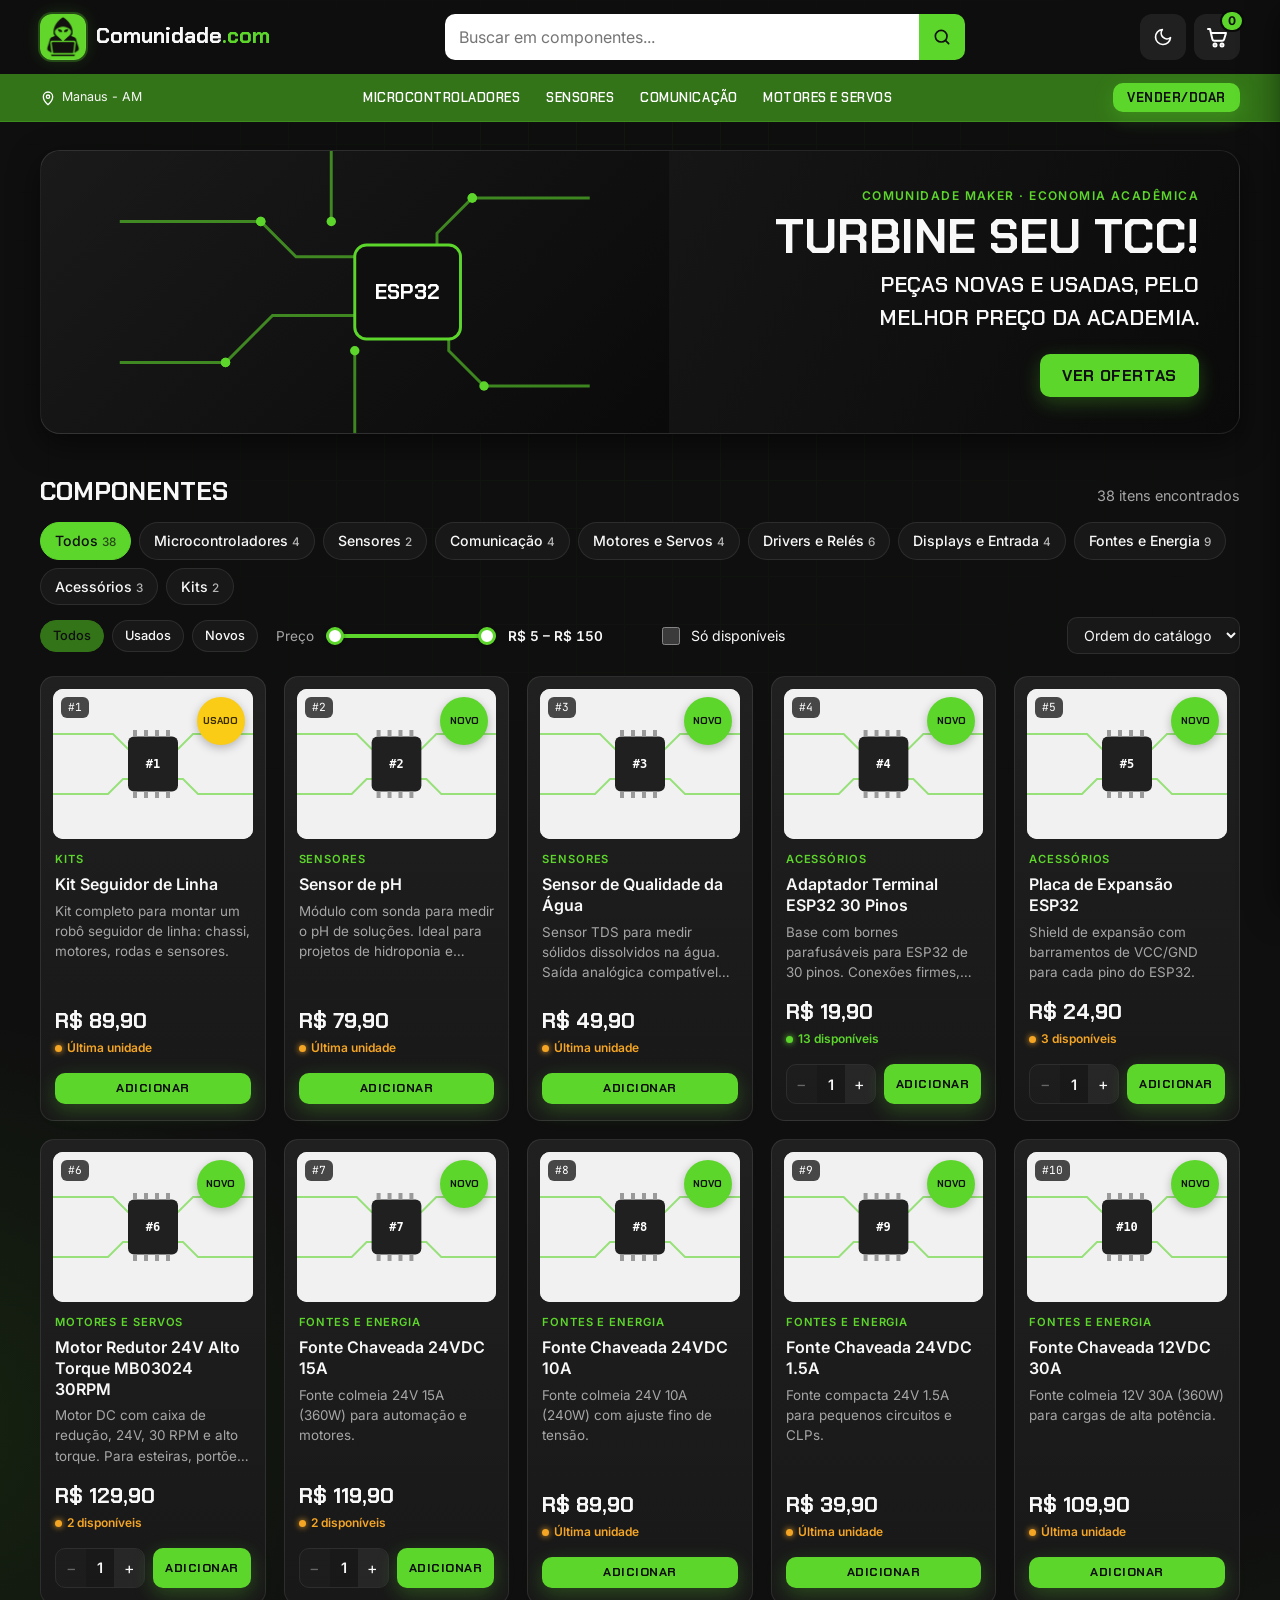
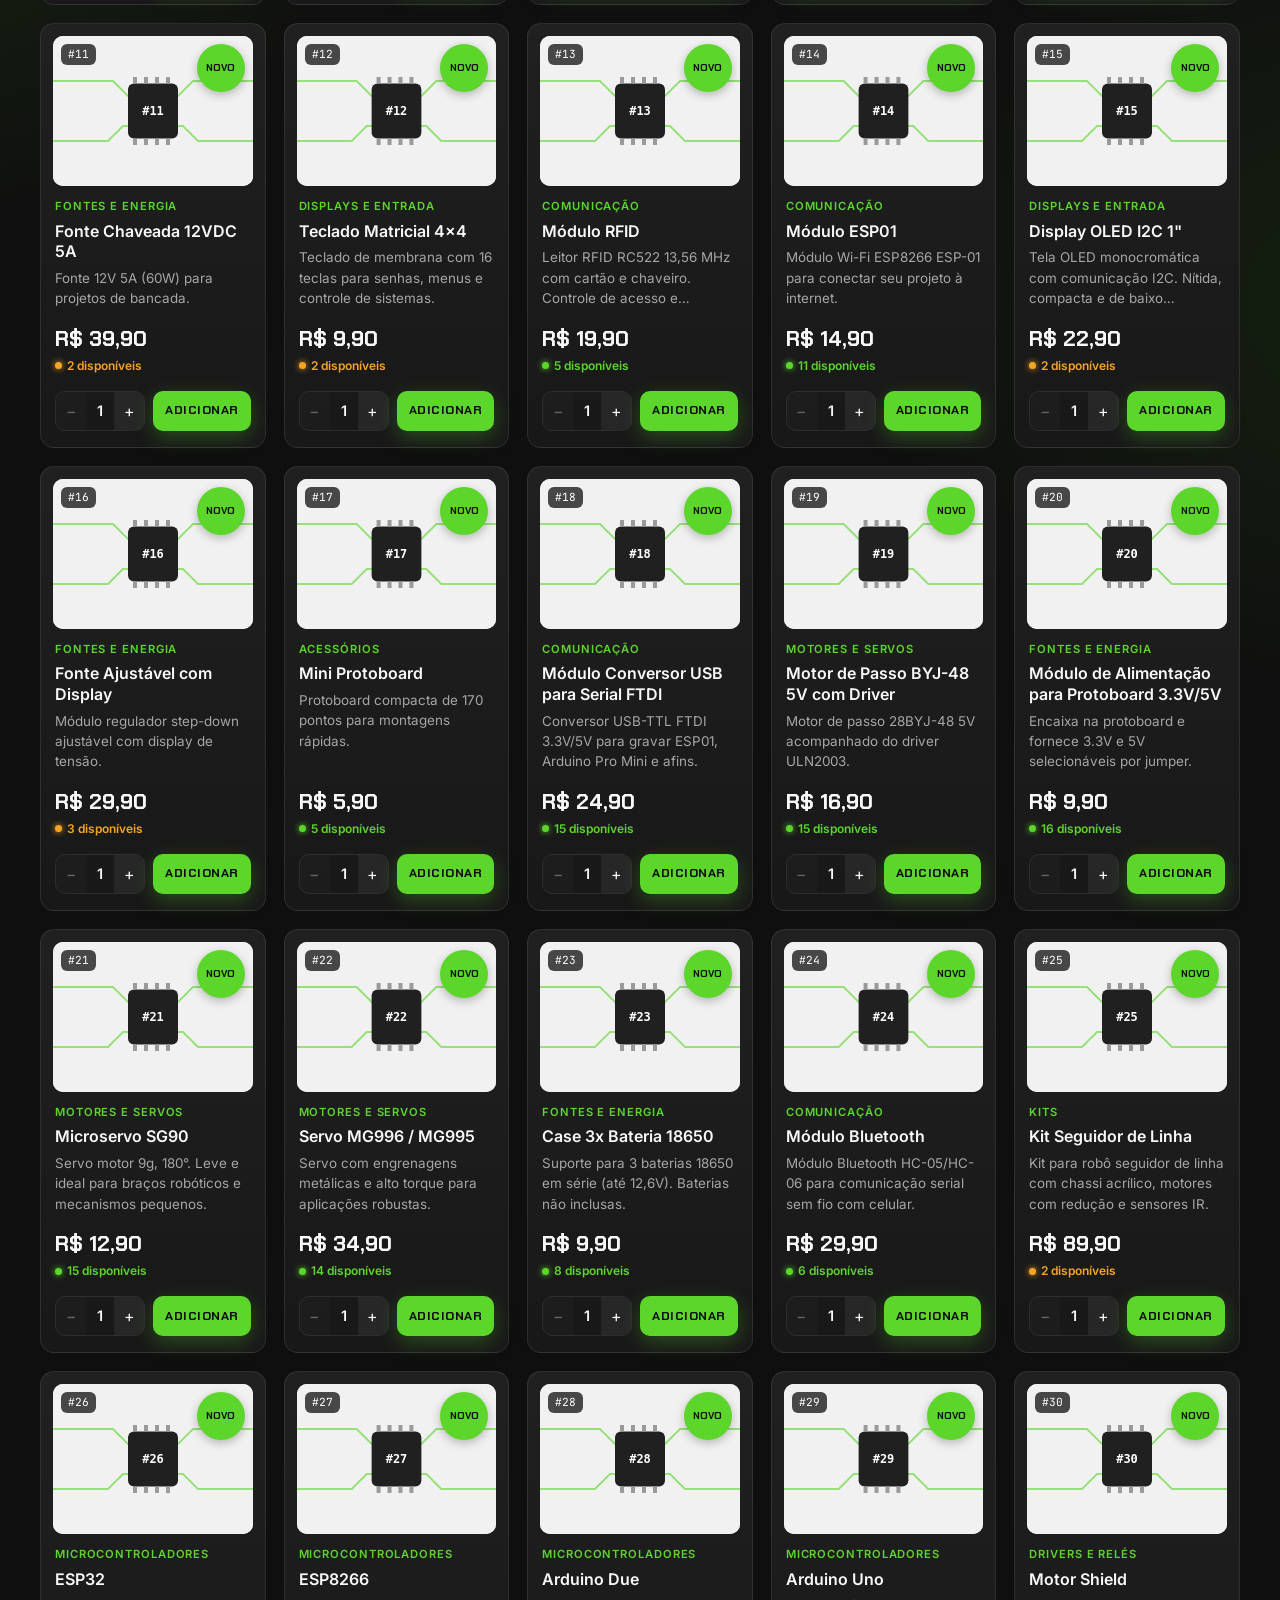
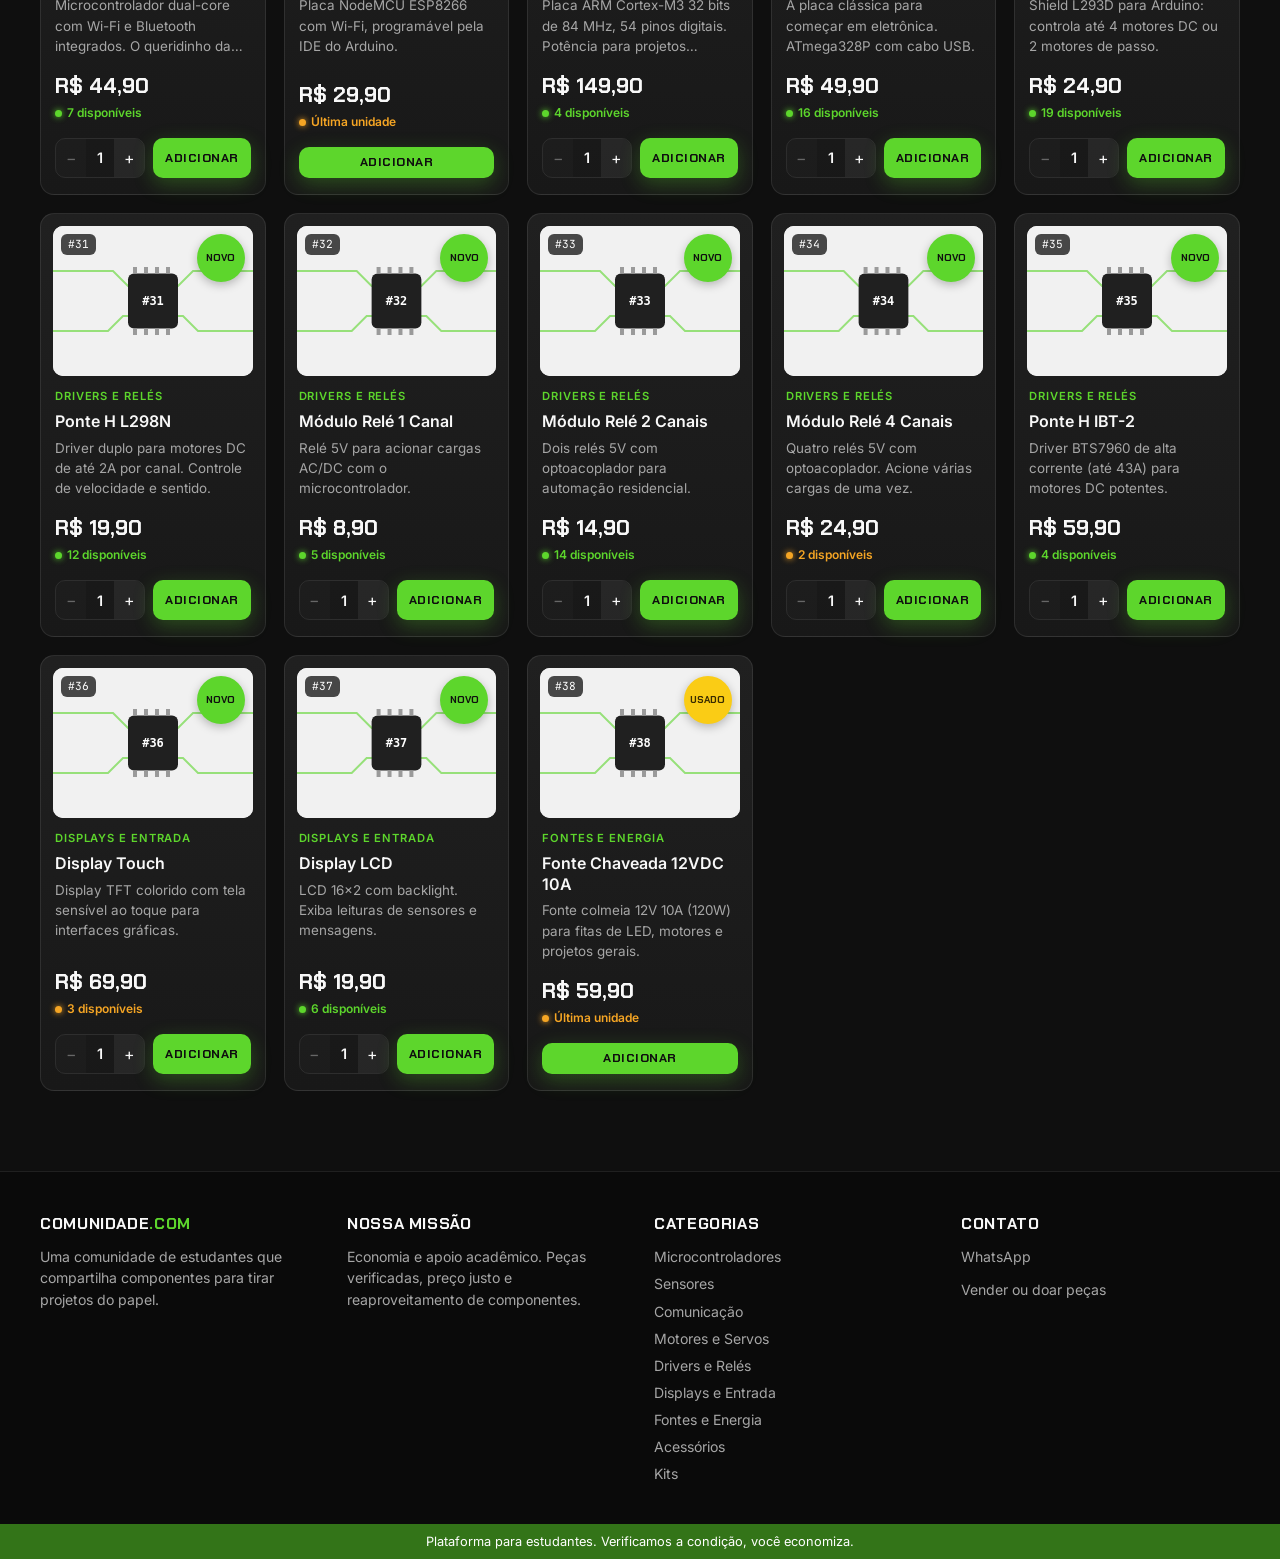
==== commit 4a5ec264: "Alteração da imagem de produto" ====
--- a/index.html
+++ b/index.html
@@ -3,9 +3,9 @@
 <head>
   <meta charset="UTF-8" />
   <meta name="viewport" content="width=device-width, initial-scale=1.0, viewport-fit=cover" />
-  <title>Comunidade.com — Componentes para TCC</title>
+  <title>Comunidade.com</title>
   <meta name="description" content="Comunidade.com: a comunidade maker que conecta estudantes a componentes eletrônicos novos e usados pelo melhor preço." />
-  <meta name="theme-color" content="#06122e" />
+  <meta name="theme-color" content="#0f0f0f" />
 
   <!-- Tema salvo aplicado antes da página aparecer (evita "piscar") -->
   <script>
@@ -19,11 +19,14 @@
 
   <!-- PWA -->
   <link rel="manifest" href="manifest.webmanifest" />
-  <link rel="icon" href="img/icons/icon-192.png" type="image/png" />
-  <link rel="apple-touch-icon" href="img/icons/icon-192.png" />
+  <link rel="icon" href="favicon.ico" sizes="any" />
+  <link rel="icon" href="img/icons/favicon-32.png" sizes="32x32" type="image/png" />
+  <link rel="icon" href="img/icons/icon-192.png" sizes="192x192" type="image/png" />
+  <link rel="apple-touch-icon" href="img/icons/apple-touch-icon.png" />
   <meta name="apple-mobile-web-app-capable" content="yes" />
   <meta name="apple-mobile-web-app-title" content="Comunidade" />
 
+  <link rel="preload" href="img/abertura.jpg" as="image" />
   <link rel="preconnect" href="https://fonts.googleapis.com" />
   <link rel="preconnect" href="https://fonts.gstatic.com" crossorigin />
   <link href="https://fonts.googleapis.com/css2?family=Chakra+Petch:wght@500;600;700&family=Inter:wght@400;500;600;700&family=JetBrains+Mono:wght@400;600&display=swap" rel="stylesheet" />
@@ -32,33 +35,34 @@
 <body class="is-loading">
 
   <!-- ================= LOADER (máx. 3s) ================= -->
-  <div id="loader" class="loader" role="status" aria-live="polite">
-    <div class="loader__grid"></div>
-    <div class="loader__board">
-      <svg class="loader__svg" viewBox="0 0 360 240" aria-hidden="true">
-        <g class="traces">
-          <path class="trace t1" d="M150 100 H90 V50 H40" />
-          <path class="trace t2" d="M210 100 H270 V50 H320" />
-          <path class="trace t3" d="M150 140 H90 V190 H40" />
-          <path class="trace t4" d="M210 140 H270 V190 H320" />
-        </g>
-        <g class="node n1"><circle cx="40" cy="50" r="16"/><text x="40" y="55">⌁</text></g>
-        <g class="node n2"><circle cx="320" cy="50" r="16"/><text x="320" y="55">≋</text></g>
-        <g class="node n3"><circle cx="40" cy="190" r="16"/><text x="40" y="195">⚙</text></g>
-        <g class="node n4"><circle cx="320" cy="190" r="16"/><text x="320" y="195">✦</text></g>
-        <g class="mcu">
-          <g class="pins">
-            <rect x="160" y="78" width="6" height="12"/><rect x="177" y="78" width="6" height="12"/><rect x="194" y="78" width="6" height="12"/>
-            <rect x="160" y="150" width="6" height="12"/><rect x="177" y="150" width="6" height="12"/><rect x="194" y="150" width="6" height="12"/>
-            <rect x="138" y="100" width="12" height="6"/><rect x="138" y="117" width="12" height="6"/><rect x="138" y="134" width="12" height="6"/>
-            <rect x="210" y="100" width="12" height="6"/><rect x="210" y="117" width="12" height="6"/><rect x="210" y="134" width="12" height="6"/>
-          </g>
-          <rect class="mcu__body" x="150" y="90" width="60" height="60" rx="6"/>
-          <circle class="mcu__dot" cx="160" cy="100" r="3"/>
-          <text class="mcu__label" x="180" y="125">COM</text>
-        </g>
-      </svg>
-      <div class="loader__brand">Comunidade<span>.com</span></div>
+  <div id="loader" class="loader" role="status" aria-live="polite" aria-label="Carregando a loja">
+    <canvas class="loader__rain" id="loaderRain" aria-hidden="true"></canvas>
+    <div class="loader__stage" aria-hidden="true">
+      <div class="loader__img" id="loaderImg">
+        <img src="img/abertura.jpg" alt="" onerror="document.getElementById('loaderImg').classList.add('no-img')" />
+        <img class="glitch g1" src="img/abertura.jpg" alt="" />
+        <img class="glitch g2" src="img/abertura.jpg" alt="" />
+        <span class="loader__skull"></span>
+        <span class="loader__scan"></span>
+        <svg class="loader__corners" viewBox="0 0 100 100" preserveAspectRatio="none">
+          <path class="corner" d="M0 14 V0 H14" vector-effect="non-scaling-stroke" />
+          <path class="corner" d="M86 0 H100 V14" vector-effect="non-scaling-stroke" />
+          <path class="corner" d="M100 86 V100 H86" vector-effect="non-scaling-stroke" />
+          <path class="corner" d="M14 100 H0 V86" vector-effect="non-scaling-stroke" />
+        </svg>
+        <div class="loader__hud-ring">
+          <svg viewBox="0 0 200 200">
+            <circle class="ring ring--c" cx="100" cy="100" r="96" />
+            <circle class="ring ring--a" cx="100" cy="100" r="88" />
+            <circle class="ring ring--b" cx="100" cy="100" r="78" />
+            <path class="tick" d="M100 0 V10 M100 190 V200 M0 100 H10 M190 100 H200" />
+          </svg>
+        </div>
+        <span class="loader__tag">ALVO: COMUNIDADE.COM</span>
+      </div>
+    </div>
+    <div class="loader__info">
+      <div class="loader__brand" data-text="Comunidade.com">Comunidade<span>.com</span></div>
       <ul class="loader__log" id="loaderLog"></ul>
       <div class="loader__bar"><span id="loaderBar"></span></div>
     </div>
@@ -70,11 +74,11 @@
       <a href="#" class="logo" aria-label="Comunidade.com — início">
         <img src="img/logo.png" alt="" class="logo__img" onerror="this.remove()" />
         <span class="logo__mark" aria-hidden="true">
-          <svg viewBox="0 0 24 24"><path d="M7 4h10v2h2v2h2v2h-2v4h2v2h-2v2h-2v2H7v-2H5v-2H3v-2h2v-4H3V8h2V6h2V4zm2 5v6h6V9H9z"/></svg>
+          <img src="img/icons/icon-192.png" alt="" width="46" height="46" />
         </span>
         <span class="logo__text">
           <strong>Comunidade<span>.com</span></strong>
-          <small id="lojaSlogan">Componentes para TCC</small>
+          <!-- <small id="lojaSlogan">Componentes para TCC</small> -->
         </span>
       </a>
 
@@ -143,22 +147,10 @@
           <h1>Turbine seu TCC!</h1>
           <p>Peças novas e usadas, pelo melhor preço da academia.</p>
           <div class="hero__ctas">
-            <a href="#kits" class="btn btn--ghost-light">Ver kits</a>
             <a href="#produtos" class="btn btn--orange">Ver ofertas</a>
           </div>
         </div>
       </div>
-    </section>
-
-    <!-- ================= KITS ================= -->
-    <section class="container section" id="kits" hidden>
-      <div class="section__head">
-        <div>
-          <span class="eyebrow">Economize montando o projeto inteiro</span>
-          <h2>Kits para projeto</h2>
-        </div>
-      </div>
-      <div class="kits" id="kitGrid"></div>
     </section>
 
     <!-- ================= PRODUTOS ================= -->
@@ -207,31 +199,6 @@
       </div>
     </section>
 
-    <!-- ================= COMO FUNCIONA ================= -->
-    <section class="container section" id="como-funciona" hidden>
-      <div class="section__head">
-        <div>
-          <span class="eyebrow">Simples e sem cadastro</span>
-          <h2>Como funciona</h2>
-        </div>
-      </div>
-      <ol class="steps" id="steps"></ol>
-      <div class="delivery-note" id="deliveryNote" hidden>
-        <svg viewBox="0 0 24 24" aria-hidden="true"><path d="M3 7h11v9H3zM14 10h4l3 3v3h-7"/><circle cx="7" cy="18" r="2"/><circle cx="17" cy="18" r="2"/></svg>
-        <p></p>
-      </div>
-    </section>
-
-    <!-- ================= FAQ ================= -->
-    <section class="container section" id="faq" hidden>
-      <div class="section__head">
-        <div>
-          <span class="eyebrow">Tire suas dúvidas</span>
-          <h2>Perguntas frequentes</h2>
-        </div>
-      </div>
-      <div class="faq" id="faqList"></div>
-    </section>
   </main>
 
   <!-- ================= FOOTER ================= -->
@@ -250,11 +217,8 @@
         <ul id="footerCategorias"></ul>
       </div>
       <div>
-        <h4>Ajuda</h4>
+        <h4>Contato</h4>
         <ul>
-          <li><a href="#kits">Kits para projeto</a></li>
-          <li><a href="#como-funciona">Como funciona</a></li>
-          <li><a href="#faq">Perguntas frequentes</a></li>
           <li><a id="footerWhats" href="#" target="_blank" rel="noopener">WhatsApp</a></li>
           <li><a id="footerInsta" href="#" target="_blank" rel="noopener" hidden>Instagram</a></li>
           <li><a href="#" id="footerVender" target="_blank" rel="noopener">Vender ou doar peças</a></li>
--- a/css/style.css
+++ b/css/style.css
@@ -4,39 +4,50 @@
    Temas: escuro (padrão) e claro — [data-theme] no <html>
    ========================================================= */
 :root {
-  /* marca (fixas nos dois temas) */
-  --navy-900: #06122e;
-  --navy-800: #0a1a3f;
-  --navy-700: #0f2556;
-  --navy-600: #16316d;
-  --teal: #13a4ad;
-  --teal-600: #0e8990;
-  --orange: #ff7a1a;
-  --orange-600: #e8650a;
-  --green: #22c55e;
-  --green-600: #16a34a;
+  /* paleta da marca (fixa nos dois temas)
+     #0F0F0F · #202020 · #5DD62C · #337418 · #F8F8F8 */
+  --black: #0f0f0f;
+  --graphite: #202020;
+  --lime: #5dd62c;
+  --lime-600: #4cc01d;
+  --forest: #337418;
+  --forest-600: #2a6113;
+  --snow: #f8f8f8;
+  --on-lime: #0f0f0f;
+
+  /* nomes antigos apontando para a nova paleta */
+  --navy-900: #0a0a0a;
+  --navy-800: var(--black);
+  --navy-700: var(--graphite);
+  --navy-600: #2c2c2c;
+  --teal: var(--lime);
+  --teal-600: var(--forest);
+  --orange: var(--lime);
+  --orange-600: var(--lime-600);
+  --green: var(--lime);
+  --green-600: var(--forest);
   --yellow: #facc15;
   --red: #f87171;
 
   /* tema escuro */
-  --bg: #0a1a3f;
-  --surface: #102a5c;
-  --surface-2: #13306a;
-  --elev: #0f2556;
-  --field: #06122e;
-  --text: #e8eefc;
-  --muted: #9fb0d6;
-  --accent-text: #2cc3cc;
+  --bg: var(--black);
+  --surface: #181818;
+  --surface-2: var(--graphite);
+  --elev: #1a1a1a;
+  --field: #0a0a0a;
+  --text: var(--snow);
+  --muted: #a6a6a6;
+  --accent-text: var(--lime);
   --line: rgba(255, 255, 255, .09);
-  --soft: rgba(255, 255, 255, .07);
-  --soft-2: rgba(255, 255, 255, .15);
-  --glow: rgba(19, 164, 173, .18);
-  --ok: #22c55e;
-  --warn: #ff8a33;
+  --soft: rgba(255, 255, 255, .06);
+  --soft-2: rgba(255, 255, 255, .14);
+  --glow: rgba(93, 214, 44, .16);
+  --ok: var(--lime);
+  --warn: #f5a524;
   --bad: #f87171;
-  --grid-op: .06;
-  --shadow: 0 10px 30px rgba(0, 0, 0, .35);
-  --shadow-hover: 0 16px 34px rgba(0, 0, 0, .4);
+  --grid-op: .05;
+  --shadow: 0 10px 30px rgba(0, 0, 0, .5);
+  --shadow-hover: 0 16px 34px rgba(0, 0, 0, .6);
 
   --radius: 14px;
   --font: "Inter", system-ui, -apple-system, Segoe UI, Roboto, sans-serif;
@@ -46,31 +57,31 @@
 }
 
 :root[data-theme="light"] {
-  --bg: #eef3fb;
+  --bg: var(--snow);
   --surface: #ffffff;
-  --surface-2: #f8fafe;
+  --surface-2: #fdfdfd;
   --elev: #ffffff;
-  --field: #f3f6fb;
-  --text: #0b1a3a;
-  --muted: #52617f;
-  --accent-text: #0b7f86;
-  --line: rgba(10, 26, 63, .11);
-  --soft: rgba(10, 26, 63, .05);
-  --soft-2: rgba(10, 26, 63, .1);
-  --glow: rgba(19, 164, 173, .14);
-  --ok: #15803d;
-  --warn: #c2410c;
+  --field: #f1f1f1;
+  --text: var(--black);
+  --muted: #555555;
+  --accent-text: var(--forest);
+  --line: rgba(15, 15, 15, .1);
+  --soft: rgba(15, 15, 15, .04);
+  --soft-2: rgba(15, 15, 15, .1);
+  --glow: rgba(93, 214, 44, .18);
+  --ok: var(--forest);
+  --warn: #b45309;
   --bad: #dc2626;
-  --grid-op: .08;
-  --shadow: 0 8px 24px rgba(10, 26, 63, .09);
-  --shadow-hover: 0 16px 34px rgba(10, 26, 63, .16);
+  --grid-op: .07;
+  --shadow: 0 8px 24px rgba(15, 15, 15, .08);
+  --shadow-hover: 0 16px 34px rgba(15, 15, 15, .15);
   color-scheme: light;
 }
 
 /* áreas que são sempre escuras (topo, rodapé, banner, loader) */
 .header, .footer, .hero__card, .loader {
-  --text: #e8eefc;
-  --muted: #9fb0d6;
+  --text: #f8f8f8;
+  --muted: #a6a6a6;
   --line: rgba(255, 255, 255, .09);
   --soft: rgba(255, 255, 255, .08);
   --soft-2: rgba(255, 255, 255, .16);
@@ -84,8 +95,8 @@
   font-family: var(--font);
   color: var(--text);
   background:
-    radial-gradient(1200px 600px at 10% -10%, rgba(19, 164, 173, .12), transparent 60%),
-    radial-gradient(900px 500px at 110% 10%, rgba(255, 122, 26, .08), transparent 60%),
+    radial-gradient(900px 700px at -10% 30%, rgba(51, 116, 24, .22), transparent 60%),
+    radial-gradient(900px 700px at 110% 40%, rgba(51, 116, 24, .18), transparent 60%),
     var(--bg);
   line-height: 1.5;
   -webkit-font-smoothing: antialiased;
@@ -122,10 +133,10 @@
 .btn:active { transform: scale(.97); }
 .btn--sm { padding: 7px 14px; font-size: .8rem; }
 .btn--block { width: 100%; }
-.btn--orange { background: var(--orange); box-shadow: 0 6px 18px rgba(255, 122, 26, .3); }
-.btn--orange:hover { background: var(--orange-600); }
-.btn--green { background: var(--green-600); box-shadow: 0 6px 18px rgba(34, 197, 94, .25); }
-.btn--green:hover { background: #12883d; }
+.btn--orange { background: var(--lime); color: var(--on-lime); box-shadow: 0 6px 20px rgba(93, 214, 44, .28); }
+.btn--orange:hover { background: #72e444; box-shadow: 0 6px 26px rgba(93, 214, 44, .45); }
+.btn--green { background: var(--forest); color: #fff; box-shadow: 0 6px 18px rgba(51, 116, 24, .35); }
+.btn--green:hover { background: var(--forest-600); }
 .btn--ghost { background: transparent; border: 1.5px solid var(--teal); color: var(--text); }
 .btn--ghost:hover { background: var(--glow); }
 .btn--ghost-light { background: transparent; border: 1.5px solid rgba(255, 255, 255, .45); color: #fff; }
@@ -142,78 +153,140 @@
 .link-btn:hover { color: var(--text); }
 :focus-visible { outline: 2px solid var(--orange); outline-offset: 2px; }
 
-/* ================= LOADER ================= */
+/* ================= LOADER (abertura "hacker", máx. 3s) ================= */
 .loader {
-  position: fixed; inset: 0; z-index: 1000;
-  display: grid; place-items: center;
-  background: radial-gradient(circle at 50% 40%, #0f2a63 0%, var(--navy-900) 70%);
-  transition: opacity .45s ease, visibility .45s;
+  position: fixed; inset: 0; z-index: 1000; overflow: hidden;
+  display: flex; flex-direction: column; align-items: center; justify-content: center;
+  background: #050505;
+  transition: opacity .5s ease, visibility .5s;
 }
 .loader.is-done { opacity: 0; visibility: hidden; }
-.loader__grid {
-  position: absolute; inset: 0; opacity: .12;
-  background-image:
-    linear-gradient(var(--teal) 1px, transparent 1px),
-    linear-gradient(90deg, var(--teal) 1px, transparent 1px);
-  background-size: 32px 32px;
-  mask-image: radial-gradient(circle, #000 20%, transparent 70%);
-  animation: gridMove 3s linear infinite;
-}
-@keyframes gridMove { to { background-position: 32px 32px; } }
-.loader__board { position: relative; width: min(420px, 90vw); text-align: center; }
-.loader__svg { width: 100%; height: auto; overflow: visible; }
-.trace {
-  fill: none; stroke: var(--teal); stroke-width: 3; stroke-linecap: round; stroke-linejoin: round;
-  stroke-dasharray: 220; stroke-dashoffset: 220;
-  filter: drop-shadow(0 0 4px var(--teal));
-  animation: traceOn .5s ease forwards;
-}
-.t1 { animation-delay: .35s; } .t2 { animation-delay: .7s; }
-.t3 { animation-delay: 1.05s; } .t4 { animation-delay: 1.4s; }
-@keyframes traceOn { to { stroke-dashoffset: 0; } }
-.node { --c: var(--green); }
-.n2 { --c: var(--teal); } .n3 { --c: var(--orange); } .n4 { --c: var(--yellow); }
-.node circle { fill: var(--navy-700); stroke: rgba(255, 255, 255, .2); stroke-width: 2; animation: nodeFill .35s ease forwards; }
-.node text { fill: #9fb0d6; font-size: 16px; text-anchor: middle; font-family: var(--mono); animation: nodeText .35s ease forwards; }
-.n1 > * { animation-delay: .8s; } .n2 > * { animation-delay: 1.15s; }
-.n3 > * { animation-delay: 1.5s; } .n4 > * { animation-delay: 1.85s; }
-@keyframes nodeFill { to { fill: var(--c); stroke: #fff; filter: drop-shadow(0 0 8px var(--c)); } }
-@keyframes nodeText { to { fill: var(--navy-900); } }
-.mcu__body { fill: #111c33; stroke: var(--teal); stroke-width: 2; }
-.pins rect { fill: #c9d4ea; }
-.mcu__dot { fill: var(--orange); animation: blink .5s steps(2) infinite; }
-.mcu__label { fill: #fff; font-family: var(--display); font-weight: 700; font-size: 14px; text-anchor: middle; letter-spacing: .1em; }
-.mcu { transform-origin: 180px 120px; animation: chipPulse 1.2s ease-in-out infinite; }
-@keyframes chipPulse { 50% { filter: drop-shadow(0 0 12px rgba(19, 164, 173, .8)); } }
-@keyframes blink { 50% { opacity: .2; } }
-.loader__brand { font-family: var(--display); font-weight: 700; font-size: 2rem; letter-spacing: .02em; margin-top: 4px; }
-.loader__brand span, .logo__text strong span, .footer h4 span { color: var(--orange); }
+.loader.is-done .loader__img { transform: scale(1.25); filter: blur(6px) brightness(1.6); }
+.loader__rain { position: absolute; inset: 0; width: 100%; height: 100%; opacity: .55; }
+.loader::after { /* vinheta */
+  content: ""; position: absolute; inset: 0; pointer-events: none;
+  background: radial-gradient(ellipse at 50% 45%, transparent 35%, rgba(0, 0, 0, .85) 80%);
+}
+.loader__stage { position: relative; z-index: 1; width: min(920px, 100vw); }
+.loader__img {
+  position: relative; aspect-ratio: 3 / 2; width: 100%;
+  transition: transform .5s ease-in, filter .5s ease-in;
+  -webkit-mask-image: radial-gradient(ellipse 62% 64% at 50% 50%, #000 55%, transparent 100%);
+          mask-image: radial-gradient(ellipse 62% 64% at 50% 50%, #000 55%, transparent 100%);
+}
+.loader__img img {
+  position: absolute; inset: 0; width: 100%; height: 100%; object-fit: cover;
+  animation: hackerIn 2.8s cubic-bezier(.2, .7, .2, 1) both;
+}
+@keyframes hackerIn {
+  0%   { opacity: 0; transform: scale(1.14); filter: blur(10px) brightness(.2); }
+  30%  { opacity: 1; filter: blur(0) brightness(.9); }
+  100% { opacity: 1; transform: scale(1); filter: blur(0) brightness(1.05); }
+}
+/* camadas de "glitch" (RGB deslocado em fatias) */
+.loader__img .glitch { opacity: 0; mix-blend-mode: screen; animation: glitch 2.8s steps(1) both; }
+.loader__img .g1 { filter: hue-rotate(-50deg) saturate(3); }
+.loader__img .g2 { filter: hue-rotate(60deg) saturate(3); animation-delay: .06s; }
+@keyframes glitch {
+  0%, 28%, 33%, 55%, 60%, 80%, 84%, 100% { opacity: 0; clip-path: inset(0 0 100% 0); transform: none; }
+  29% { opacity: .8; clip-path: inset(30% 0 52% 0); transform: translateX(-14px); }
+  31% { opacity: .8; clip-path: inset(62% 0 20% 0); transform: translateX(12px); }
+  56% { opacity: .7; clip-path: inset(12% 0 70% 0); transform: translateX(10px); }
+  58% { opacity: .7; clip-path: inset(45% 0 38% 0); transform: translateX(-8px); }
+  81% { opacity: .6; clip-path: inset(70% 0 8% 0); transform: translateX(-10px); }
+}
+/* brilho pulsando na caveira do notebook */
+.loader__skull {
+  position: absolute; left: 48.8%; top: 72%; width: 22%; aspect-ratio: 1; transform: translate(-50%, -50%);
+  background: radial-gradient(circle, rgba(93, 214, 44, .55), transparent 65%);
+  mix-blend-mode: screen; opacity: 0; animation: skull 1s ease-in-out .7s infinite alternate;
+}
+@keyframes skull { from { opacity: .25; transform: translate(-50%, -50%) scale(.9); } to { opacity: 1; transform: translate(-50%, -50%) scale(1.1); } }
+/* linha de varredura */
+.loader__scan {
+  position: absolute; left: 20%; right: 20%; height: 2px; top: 0;
+  background: linear-gradient(90deg, transparent, var(--lime), transparent);
+  box-shadow: 0 0 14px var(--lime); opacity: .8;
+  animation: scan 1.3s linear .4s infinite;
+}
+@keyframes scan { from { top: 8%; } to { top: 92%; } }
+/* mira/HUD em volta do hacker */
+.loader__hud-ring {
+  position: absolute; left: 50%; top: 47%; width: 50%; aspect-ratio: 1; transform: translate(-50%, -50%);
+  pointer-events: none;
+}
+.loader__hud-ring svg { width: 100%; height: 100%; overflow: visible; }
+.ring { fill: none; stroke: var(--lime); stroke-linecap: round; transform-origin: 50% 50%; transform-box: fill-box; }
+.ring--a { stroke-width: 1.2; stroke-dasharray: 6 10; opacity: .6; animation: spin 7s linear infinite, ringIn .8s ease-out .3s both; }
+.ring--b { stroke-width: 2.4; stroke-dasharray: 90 400; opacity: .9; animation: spin 2.2s linear infinite reverse, ringIn .8s ease-out .5s both; filter: drop-shadow(0 0 6px var(--lime)); }
+.ring--c { stroke-width: .8; opacity: .35; animation: ringIn .8s ease-out .2s both; }
+.tick { stroke: var(--lime); stroke-width: 2; opacity: .8; animation: ringIn .6s ease-out .6s both; }
+@keyframes spin { to { transform: rotate(360deg); } }
+@keyframes ringIn { from { opacity: 0; transform: scale(.6); } }
+.corner { fill: none; stroke: var(--lime); stroke-width: 3; stroke-dasharray: 60; stroke-dashoffset: 60; animation: draw .5s ease-out forwards; }
+.corner:nth-child(2) { animation-delay: .1s; } .corner:nth-child(3) { animation-delay: .2s; } .corner:nth-child(4) { animation-delay: .3s; }
+@keyframes draw { to { stroke-dashoffset: 0; } }
+.loader__corners { position: absolute; inset: 6% 18%; width: 64%; height: 88%; overflow: visible; }
+.loader__tag {
+  position: absolute; left: 70%; top: 20%; font-family: var(--mono); font-size: clamp(.55rem, 1.3vw, .75rem);
+  color: var(--lime); letter-spacing: .08em; white-space: nowrap; opacity: 0; animation: tagIn .4s ease-out 1s both;
+}
+.loader__tag::before { content: ""; position: absolute; right: 100%; top: 50%; width: 36px; height: 1px; background: var(--lime); margin-right: 6px; }
+@keyframes tagIn { from { opacity: 0; transform: translateX(-8px); } to { opacity: .9; } }
+
+.loader__info { position: relative; z-index: 2; width: min(440px, 90vw); text-align: center; margin-top: -6%; }
+.loader__brand {
+  position: relative; font-family: var(--display); font-weight: 700; font-size: clamp(1.7rem, 5vw, 2.4rem);
+  letter-spacing: .03em; color: var(--snow); text-shadow: 0 0 18px rgba(93, 214, 44, .35);
+}
+.loader__brand span, .logo__text strong span, .footer h4 span { color: var(--lime); }
+.loader__brand::before, .loader__brand::after {
+  content: attr(data-text); position: absolute; inset: 0; pointer-events: none; opacity: 0;
+}
+.loader__brand::before { color: #ff3b6b; animation: brandGlitch 2.8s steps(1) .2s both; }
+.loader__brand::after { color: var(--lime); animation: brandGlitch 2.8s steps(1) .25s both reverse; }
+@keyframes brandGlitch {
+  0%, 20%, 24%, 62%, 66%, 100% { opacity: 0; transform: none; clip-path: inset(0 0 100% 0); }
+  21% { opacity: .7; transform: translate(-3px, 1px); clip-path: inset(20% 0 50% 0); }
+  23% { opacity: .7; transform: translate(3px, -1px); clip-path: inset(60% 0 10% 0); }
+  63% { opacity: .6; transform: translate(2px, 0); clip-path: inset(40% 0 30% 0); }
+}
 .loader__log {
-  list-style: none; margin: 10px auto 14px; padding: 0; height: 66px; overflow: hidden;
-  font-family: var(--mono); font-size: .78rem; color: var(--muted); text-align: left; width: fit-content; min-width: 250px;
+  list-style: none; margin: 8px auto 12px; padding: 0; height: 60px; overflow: hidden;
+  font-family: var(--mono); font-size: .76rem; color: #9a9a9a; text-align: left; width: fit-content; min-width: 260px;
 }
 .loader__log li { animation: logIn .2s ease; white-space: nowrap; }
-.loader__log li b { color: var(--green); font-weight: 600; }
+.loader__log li:last-child::after { content: "▌"; color: var(--lime); animation: blink .6s steps(2) infinite; margin-left: 2px; }
+.loader__log li b { color: var(--lime); font-weight: 600; }
 @keyframes logIn { from { opacity: 0; transform: translateY(4px); } }
-.loader__bar { height: 4px; background: rgba(255, 255, 255, .1); border-radius: 4px; overflow: hidden; }
+@keyframes blink { 50% { opacity: 0; } }
+.loader__bar { height: 3px; background: rgba(255, 255, 255, .08); border-radius: 3px; overflow: hidden; }
 .loader__bar span {
   display: block; height: 100%; width: 0;
-  background: linear-gradient(90deg, var(--teal), var(--green), var(--orange));
+  background: linear-gradient(90deg, var(--forest), var(--lime));
+  box-shadow: 0 0 10px var(--lime);
   transition: width .2s linear;
 }
+.loader__img.no-img ~ * { display: none; }
+@media (max-width: 600px) {
+  .loader__stage { width: 150vw; } /* no celular a imagem fica maior e centralizada */
+  .loader__info { margin-top: -14%; }
+  .loader__tag { display: none; }
+}
 
 /* ================= HEADER ================= */
-.header { position: sticky; top: 0; z-index: 50; background: rgba(6, 18, 46, .94); backdrop-filter: blur(10px); }
+.header { position: sticky; top: 0; z-index: 50; background: rgba(15, 15, 15, .94); backdrop-filter: blur(10px); }
 .header__top { display: flex; align-items: center; gap: 20px; padding-block: 14px; }
 .logo { display: flex; align-items: center; gap: 10px; text-decoration: none; flex-shrink: 0; }
 .logo__img { height: 44px; width: auto; }
 .logo__img + .logo__mark { display: none; }
 .logo__mark {
-  width: 42px; height: 42px; border-radius: 10px; display: grid; place-items: center;
-  background: linear-gradient(135deg, var(--teal), var(--navy-600));
-  box-shadow: inset 0 0 0 1.5px rgba(255, 255, 255, .15);
-}
-.logo__mark svg { width: 26px; fill: #fff; }
+  width: 46px; height: 46px; border-radius: 12px; overflow: hidden; display: grid; place-items: center; flex-shrink: 0;
+  box-shadow: 0 0 0 2px rgba(93, 214, 44, .25), 0 0 18px rgba(93, 214, 44, .18);
+  transition: box-shadow .25s, transform .25s;
+}
+.logo__mark img { width: 100%; height: 100%; }
+.logo:hover .logo__mark { transform: rotate(-6deg) scale(1.05); box-shadow: 0 0 0 2px rgba(93, 214, 44, .55), 0 0 24px rgba(93, 214, 44, .35); }
 .logo__text { display: flex; flex-direction: column; line-height: 1.1; }
 .logo__text strong { font-family: var(--display); font-size: 1.35rem; }
 .logo__text small { color: var(--muted); font-size: .7rem; text-transform: uppercase; letter-spacing: .08em; }
@@ -221,10 +294,11 @@
 .search { position: relative; flex: 1; display: flex; max-width: 520px; margin-inline: auto; }
 .search input {
   flex: 1; min-width: 0; border: 0; padding: 11px 14px; border-radius: 10px 0 0 10px;
-  font: inherit; background: #fff; color: #0b1a3a;
+  font: inherit; background: #fff; color: #0f0f0f;
 }
 .search input:focus { outline: 2px solid var(--teal); outline-offset: -2px; }
-.search__btn { background: var(--teal); border-radius: 0 10px 10px 0; width: 46px; display: grid; place-items: center; }
+.search__btn { background: var(--lime); border-radius: 0 10px 10px 0; width: 46px; display: grid; place-items: center; }
+.search__btn svg { stroke: var(--on-lime) !important; }
 .search__btn svg, .hbtn svg, .nav__place svg { width: 20px; fill: none; stroke: #fff; stroke-width: 2; stroke-linecap: round; stroke-linejoin: round; }
 
 /* sugestões da busca */
@@ -234,14 +308,14 @@
   background: var(--elev); color: var(--text); border: 1px solid var(--line); border-radius: 12px;
   box-shadow: var(--shadow); max-height: 70vh; overflow-y: auto;
 }
-:root[data-theme="light"] .suggest { --text: #0b1a3a; --muted: #52617f; --line: rgba(10, 26, 63, .11); }
+:root[data-theme="light"] .suggest { --text: #0f0f0f; --muted: #555555; --line: rgba(10, 26, 63, .11); }
 .suggest li { display: grid; grid-template-columns: 44px 1fr auto; gap: 10px; align-items: center; padding: 6px 8px; border-radius: 8px; cursor: pointer; }
 .suggest li[aria-selected="true"], .suggest li:hover { background: var(--glow); }
 .suggest img { width: 44px; height: 44px; object-fit: contain; background: #fff; border-radius: 6px; }
 .suggest strong { display: block; font-size: .88rem; font-weight: 600; line-height: 1.25; }
 .suggest small { color: var(--muted); font-size: .75rem; }
 .suggest .price-tag { font-family: var(--display); font-weight: 700; font-size: .9rem; white-space: nowrap; }
-.suggest mark { background: rgba(255, 122, 26, .3); color: inherit; border-radius: 2px; }
+.suggest mark { background: rgba(93, 214, 44, .3); color: inherit; border-radius: 2px; }
 .suggest .suggest__all { display: block; text-align: center; color: var(--accent-text); font-size: .82rem; font-weight: 600; grid-template-columns: none; }
 .suggest .suggest__empty { display: block; color: var(--muted); font-size: .85rem; cursor: default; }
 
@@ -255,13 +329,13 @@
 :root[data-theme="light"] .i-moon, :root[data-theme="dark"] .i-sun { display: none; }
 .cart-btn__count {
   position: absolute; top: -4px; right: -4px; min-width: 22px; height: 22px; padding: 0 6px;
-  border-radius: 11px; background: var(--orange); color: #fff; font-size: .75rem; font-weight: 700;
+  border-radius: 11px; background: var(--lime); color: var(--on-lime); font-size: .75rem; font-weight: 700;
   display: grid; place-items: center; border: 2px solid var(--navy-900);
 }
 .cart-btn__count.bump { animation: bump .4s ease; }
 @keyframes bump { 40% { transform: scale(1.35); } }
 
-.nav { background: var(--teal); }
+.nav { background: var(--forest); border-bottom: 1px solid rgba(93, 214, 44, .25); }
 .nav__inner { display: flex; align-items: center; gap: 18px; padding-block: 8px; }
 .nav__place { display: flex; align-items: center; gap: 6px; font-size: .78rem; white-space: nowrap; }
 .nav__place svg { width: 16px; }
@@ -271,7 +345,7 @@
   background: none; border: 0; color: #fff; padding: 6px 12px; border-radius: 8px; text-decoration: none;
   font-family: var(--display); font-weight: 600; text-transform: uppercase; letter-spacing: .04em; font-size: .8rem; white-space: nowrap;
 }
-.nav__links > *:hover, .nav__links > .active { background: rgba(6, 18, 46, .25); }
+.nav__links > *:hover, .nav__links > .active { background: rgba(15, 15, 15, .25); }
 
 /* ================= HERO ================= */
 .hero { padding-block: 28px 8px; }
@@ -280,12 +354,12 @@
   border-radius: 20px; background: linear-gradient(120deg, var(--navy-700), var(--navy-900));
   box-shadow: var(--shadow); border: 1px solid var(--line);
 }
-.hero__art { position: relative; min-height: 260px; background: linear-gradient(135deg, #0e2d66, #0a1d45); }
+.hero__art { position: relative; min-height: 260px; background: linear-gradient(135deg, #1a1a1a, #0a0a0a); }
 .hero__art img { position: absolute; inset: 0; width: 100%; height: 100%; object-fit: cover; z-index: 1; }
 .hero__circuit { position: absolute; inset: 0; width: 100%; height: 100%; }
 .hc-lines path { fill: none; stroke: var(--teal); stroke-width: 2.5; opacity: .6; }
 .hc-dots circle { fill: var(--teal); }
-.hc-chip { fill: #0b1633; stroke: var(--orange); stroke-width: 2.5; }
+.hc-chip { fill: #0f0f0f; stroke: var(--orange); stroke-width: 2.5; }
 .hc-chip-t { fill: #fff; font-family: var(--display); font-weight: 700; font-size: 18px; text-anchor: middle; }
 .hc-pulse { fill: var(--green); animation: pulse 2s ease-out infinite; transform-box: fill-box; transform-origin: center; }
 .hc-pulse.d2 { animation-delay: .6s; fill: var(--orange); }
@@ -314,7 +388,7 @@
   padding: 7px 14px; border-radius: 999px; font-size: .88rem; font-weight: 500; transition: .15s;
 }
 .chips .chip:hover { border-color: var(--teal); }
-.chips .chip.active { background: var(--teal); border-color: var(--teal); color: #fff; }
+.chips .chip.active { background: var(--lime); border-color: var(--lime); color: var(--on-lime); }
 .chip small { opacity: .7; margin-left: 4px; }
 .chips--small .chip { padding: 5px 12px; font-size: .8rem; }
 .chips--small .chip.active { background: var(--green-600); border-color: var(--green-600); }
@@ -362,15 +436,15 @@
 @keyframes cardIn { from { opacity: 0; transform: translateY(10px); } }
 .card:hover {
   transform: translateY(-6px);
-  border-color: rgba(19, 164, 173, .6);
-  box-shadow: var(--shadow-hover), 0 0 0 1px rgba(19, 164, 173, .25), 0 0 24px var(--glow);
+  border-color: rgba(93, 214, 44, .6);
+  box-shadow: var(--shadow-hover), 0 0 0 1px rgba(93, 214, 44, .25), 0 0 24px var(--glow);
 }
 .card__media { position: relative; display: block; aspect-ratio: 4 / 3; border-radius: 10px; background: #fff; overflow: hidden; }
 .card__media img { width: 100%; height: 100%; object-fit: contain; transition: transform .35s ease; }
 .card:hover .card__media img { transform: scale(1.06); }
 .card__more {
   position: absolute; left: 8px; bottom: 8px; z-index: 1; font-size: .7rem; font-weight: 600;
-  background: rgba(6, 18, 46, .8); color: #fff; padding: 3px 8px; border-radius: 6px;
+  background: rgba(15, 15, 15, .8); color: #fff; padding: 3px 8px; border-radius: 6px;
   opacity: 0; transform: translateY(4px); transition: .2s;
 }
 .card:hover .card__more, .card__media:focus-visible .card__more { opacity: 1; transform: none; }
@@ -379,10 +453,10 @@
   min-width: 48px; height: 48px; padding: 4px; border-radius: 50%;
   display: grid; place-items: center; text-align: center;
   font-family: var(--display); font-size: .62rem; font-weight: 700; line-height: 1.05; text-transform: uppercase;
-  background: var(--green); color: #fff; box-shadow: 0 3px 10px rgba(0, 0, 0, .25);
+  background: var(--lime); color: var(--on-lime); box-shadow: 0 3px 10px rgba(0, 0, 0, .25);
 }
 .badge--usado { background: var(--yellow); color: #3a2c00; }
-.card__num { position: absolute; left: 8px; top: 8px; z-index: 1; font-family: var(--mono); font-size: .7rem; background: rgba(6, 18, 46, .75); color: #fff; padding: 2px 7px; border-radius: 6px; }
+.card__num { position: absolute; left: 8px; top: 8px; z-index: 1; font-family: var(--mono); font-size: .7rem; background: rgba(15, 15, 15, .75); color: #fff; padding: 2px 7px; border-radius: 6px; }
 .card__body { display: flex; flex-direction: column; gap: 6px; padding: 12px 2px 4px; flex: 1; }
 .card__cat { color: var(--accent-text); font-size: .7rem; font-weight: 600; text-transform: uppercase; letter-spacing: .08em; }
 .card__title { font-size: 1rem; font-weight: 600; margin: 0; line-height: 1.3; }
@@ -401,13 +475,13 @@
 }
 .qty button { width: 30px; height: 38px; border: 0; background: var(--soft); color: var(--text); font-size: 1rem; }
 .qty button:hover:not(:disabled) { background: var(--soft-2); }
-.qty button:disabled { opacity: .35; cursor: not-allowed; }
+.qty button:disabled, .qty button[aria-disabled="true"] { opacity: .35; cursor: not-allowed; }
 .qty span { min-width: 28px; text-align: center; font-weight: 600; font-size: .9rem; }
 .card__add { flex: 1; padding: 8px 10px; font-size: .78rem; }
 .card--out .card__media img { filter: grayscale(.8); opacity: .7; }
 .card--out:hover { transform: translateY(-3px); }
 .btn--notify { flex: 1; padding: 8px 10px; font-size: .74rem; background: transparent; border: 1.5px dashed var(--orange); color: var(--text); }
-.btn--notify:hover { background: rgba(255, 122, 26, .12); }
+.btn--notify:hover { background: rgba(93, 214, 44, .12); }
 .empty { text-align: center; padding: 40px 0; color: var(--muted); }
 
 /* ================= KITS ================= */
@@ -419,13 +493,13 @@
   transition: transform .25s cubic-bezier(.2, .8, .2, 1), box-shadow .25s, border-color .25s;
   scroll-margin-top: 150px;
 }
-.kit:hover { transform: translateY(-5px); border-color: rgba(255, 122, 26, .55); box-shadow: var(--shadow-hover); }
+.kit:hover { transform: translateY(-5px); border-color: rgba(93, 214, 44, .55); box-shadow: var(--shadow-hover); }
 .kit:target, .kit.flash { animation: flash 1.6s ease; }
 @keyframes flash { 0%, 60% { box-shadow: 0 0 0 3px var(--orange), var(--shadow-hover); } }
 .kit__off {
-  position: absolute; top: -10px; right: 16px; background: var(--orange); color: #fff;
+  position: absolute; top: -10px; right: 16px; background: var(--lime); color: var(--on-lime);
   font-family: var(--display); font-weight: 700; font-size: .8rem; padding: 4px 10px; border-radius: 999px;
-  box-shadow: 0 4px 12px rgba(255, 122, 26, .4);
+  box-shadow: 0 4px 12px rgba(93, 214, 44, .4);
 }
 .kit__thumbs { display: grid; grid-template-columns: repeat(4, 1fr); gap: 6px; }
 .kit__thumbs a { position: relative; aspect-ratio: 1; background: #fff; border-radius: 8px; overflow: hidden; display: block; }
@@ -453,7 +527,7 @@
 }
 .step__icon {
   width: 46px; height: 46px; border-radius: 12px; display: grid; place-items: center; margin-bottom: 12px;
-  background: linear-gradient(135deg, var(--teal), var(--navy-600)); color: #fff;
+  background: linear-gradient(135deg, var(--forest), var(--graphite)); color: var(--lime);
 }
 .step__icon svg { width: 24px; fill: none; stroke: currentColor; stroke-width: 2; stroke-linecap: round; stroke-linejoin: round; }
 .step::after {
@@ -464,7 +538,7 @@
 .step p { margin: 0; color: var(--muted); font-size: .88rem; }
 .delivery-note {
   margin-top: 16px; display: flex; gap: 12px; align-items: center;
-  background: rgba(255, 122, 26, .1); border: 1px solid rgba(255, 122, 26, .35); border-radius: 14px; padding: 14px 16px;
+  background: rgba(93, 214, 44, .1); border: 1px solid rgba(93, 214, 44, .35); border-radius: 14px; padding: 14px 16px;
 }
 .delivery-note svg { width: 30px; flex-shrink: 0; fill: none; stroke: var(--orange); stroke-width: 2; stroke-linecap: round; stroke-linejoin: round; }
 .delivery-note p { margin: 0; font-size: .92rem; }
@@ -477,7 +551,7 @@
 .faq summary::-webkit-details-marker { display: none; }
 .faq summary::after { content: "+"; font-family: var(--mono); font-size: 1.3rem; color: var(--accent-text); transition: transform .2s; line-height: 1; }
 .faq details[open] summary::after { transform: rotate(45deg); }
-.faq details[open] { border-color: rgba(19, 164, 173, .5); }
+.faq details[open] { border-color: rgba(93, 214, 44, .5); }
 .faq details p { margin: 0; padding: 0 16px 16px; color: var(--muted); font-size: .92rem; }
 
 /* ================= FOOTER ================= */
@@ -489,10 +563,10 @@
 .footer a { text-decoration: none; }
 .footer a:hover, .footer button:hover { color: var(--orange); }
 .footer ul button { background: none; border: 0; color: inherit; padding: 0; font-size: inherit; text-align: left; }
-.footer__bar { background: var(--teal); text-align: center; font-size: .8rem; padding: 8px 16px; }
+.footer__bar { background: var(--forest); color: #fff; text-align: center; font-size: .8rem; padding: 8px 16px; }
 
 /* ================= DRAWER (carrinho) ================= */
-.overlay { position: fixed; inset: 0; background: rgba(2, 8, 23, .6); z-index: 90; backdrop-filter: blur(2px); }
+.overlay { position: fixed; inset: 0; background: rgba(0, 0, 0, .6); z-index: 90; backdrop-filter: blur(2px); }
 .drawer {
   position: fixed; top: 0; right: 0; bottom: 0; z-index: 100; width: min(430px, 100%);
   background: var(--bg); border-left: 1px solid var(--line); box-shadow: var(--shadow);
@@ -510,7 +584,7 @@
 
 .cart-item { display: grid; grid-template-columns: 60px 1fr auto; gap: 12px; align-items: center; padding: 12px 0; border-bottom: 1px solid var(--line); }
 .cart-item__img { width: 60px; height: 60px; border-radius: 8px; background: #fff; object-fit: contain; }
-.cart-item__kit { width: 60px; height: 60px; border-radius: 8px; display: grid; place-items: center; background: linear-gradient(135deg, var(--orange), #ff9d4d); color: #fff; font-family: var(--display); font-weight: 700; font-size: .8rem; }
+.cart-item__kit { width: 60px; height: 60px; border-radius: 8px; display: grid; place-items: center; background: linear-gradient(135deg, var(--lime), var(--forest)); color: var(--on-lime); font-family: var(--display); font-weight: 700; font-size: .8rem; }
 .cart-item h4 { margin: 0; font-size: .9rem; font-weight: 600; line-height: 1.3; }
 .cart-item small { color: var(--muted); display: block; font-size: .75rem; }
 .cart-item__right { display: grid; justify-items: end; gap: 6px; }
@@ -527,7 +601,7 @@
 .coupon input:focus { outline: none; border-color: var(--teal); }
 .coupon-applied {
   display: flex; justify-content: space-between; align-items: center; gap: 8px; font-size: .82rem;
-  background: rgba(34, 197, 94, .12); border: 1px solid rgba(34, 197, 94, .4); padding: 7px 10px; border-radius: 10px;
+  background: rgba(93, 214, 44, .12); border: 1px solid rgba(93, 214, 44, .4); padding: 7px 10px; border-radius: 10px;
 }
 .coupon-applied strong { font-family: var(--mono); }
 .totals { display: grid; gap: 3px; font-size: .9rem; }
@@ -541,7 +615,7 @@
 .modal { border: 0; padding: 0; background: transparent; color: var(--text); width: min(480px, calc(100% - 24px)); max-height: calc(100dvh - 24px); overflow: visible; }
 .modal--wide { width: min(900px, calc(100% - 24px)); }
 .modal:focus, .modal:focus-visible, .modal__box:focus, .modal__box:focus-visible { outline: none; }
-.modal::backdrop { background: rgba(2, 8, 23, .7); backdrop-filter: blur(3px); }
+.modal::backdrop { background: rgba(0, 0, 0, .7); backdrop-filter: blur(3px); }
 .modal[open] { animation: modalIn .25s ease; }
 @keyframes modalIn { from { opacity: 0; transform: translateY(16px) scale(.98); } }
 .modal__box {
@@ -555,7 +629,7 @@
 .modal__summary div { display: flex; justify-content: space-between; }
 .modal__summary strong { color: var(--text); }
 .modal__summary .grand strong { color: var(--ok); font-family: var(--display); font-size: 1.1rem; }
-.info-box { margin: 0; font-size: .84rem; padding: 10px 12px; border-radius: 10px; background: rgba(255, 122, 26, .1); border: 1px solid rgba(255, 122, 26, .35); }
+.info-box { margin: 0; font-size: .84rem; padding: 10px 12px; border-radius: 10px; background: rgba(93, 214, 44, .1); border: 1px solid rgba(93, 214, 44, .35); }
 .field { display: grid; gap: 5px; font-size: .85rem; font-weight: 500; }
 .field input, .field select, .field textarea {
   font: inherit; font-size: .95rem; padding: 11px 12px; border-radius: 10px;
@@ -584,21 +658,21 @@
 .slide img { width: 100%; height: 100%; object-fit: contain; user-select: none; -webkit-user-drag: none; pointer-events: none; }
 .gallery__count {
   position: absolute; top: 10px; left: 10px; z-index: 2; font-family: var(--mono); font-size: .72rem; font-weight: 600;
-  background: rgba(6, 18, 46, .75); color: #fff; padding: 3px 8px; border-radius: 999px; pointer-events: none;
+  background: rgba(15, 15, 15, .75); color: #fff; padding: 3px 8px; border-radius: 999px; pointer-events: none;
 }
 .gallery__dots { position: absolute; left: 0; right: 0; bottom: 10px; z-index: 2; display: flex; justify-content: center; gap: 6px; pointer-events: none; }
 .gallery__dots button {
   pointer-events: auto; width: 8px; height: 8px; padding: 0; border: 0; border-radius: 999px;
-  background: rgba(6, 18, 46, .3); transition: width .25s, background .25s;
+  background: rgba(15, 15, 15, .3); transition: width .25s, background .25s;
 }
 .gallery__dots button.active { width: 22px; background: var(--teal); }
 .gallery__hint { margin: 0; font-size: .75rem; color: var(--muted); text-align: center; }
 .gallery__nav {
   z-index: 2;
   position: absolute; top: 50%; transform: translateY(-50%); width: 36px; height: 36px; border-radius: 50%; border: 0;
-  background: rgba(6, 18, 46, .7); color: #fff; font-size: 1.2rem; display: grid; place-items: center;
-}
-.gallery__nav:hover { background: var(--teal); }
+  background: rgba(15, 15, 15, .7); color: #fff; font-size: 1.2rem; display: grid; place-items: center;
+}
+.gallery__nav:hover { background: var(--lime); color: var(--on-lime); }
 .gallery__nav.prev { left: 8px; } .gallery__nav.next { right: 8px; }
 .gallery__thumbs { display: flex; gap: 8px; overflow-x: auto; }
 .gallery__thumbs button { width: 64px; height: 64px; flex-shrink: 0; padding: 0; border-radius: 8px; overflow: hidden; background: #fff; border: 2px solid transparent; opacity: .65; }
@@ -608,7 +682,7 @@
 .pm__info h2 { margin: 0; font-size: 1.45rem; line-height: 1.2; padding-right: 40px; }
 .pm__tags { display: flex; gap: 8px; flex-wrap: wrap; align-items: center; font-size: .75rem; }
 .tag { padding: 3px 9px; border-radius: 999px; font-weight: 700; text-transform: uppercase; letter-spacing: .05em; background: var(--soft-2); }
-.tag--novo { background: var(--green); color: #fff; }
+.tag--novo { background: var(--lime); color: var(--on-lime); }
 .tag--usado { background: var(--yellow); color: #3a2c00; }
 .pm__desc { margin: 0; color: var(--muted); }
 .pm__price { font-family: var(--display); font-size: 2rem; font-weight: 700; line-height: 1; }
@@ -627,38 +701,38 @@
 /* ================= TOAST ================= */
 .toast {
   position: fixed; left: 50%; bottom: 24px; z-index: 200; transform: translate(-50%, 20px);
-  background: var(--green-600); color: #fff; padding: 12px 20px; border-radius: 12px; font-weight: 600; font-size: .9rem;
+  background: var(--forest); color: #fff; padding: 12px 20px; border-radius: 12px; font-weight: 600; font-size: .9rem;
   box-shadow: var(--shadow); opacity: 0; pointer-events: none; transition: .3s; max-width: calc(100% - 32px); text-align: center;
 }
 .toast.show { opacity: 1; transform: translate(-50%, 0); }
-.toast.warn { background: var(--orange-600); }
+.toast.warn { background: #b45309; }
 
 /* ================= IMPRESSÃO (orçamento em PDF) ================= */
 #printArea { display: none; }
 @media print {
   @page { size: A4; margin: 14mm; }
   body.printing > *:not(#printArea) { display: none !important; }
-  body.printing { background: #fff !important; color: #0b1a3a; }
+  body.printing { background: #fff !important; color: #0f0f0f; }
   body.printing::before { display: none; }
   body.printing #printArea { display: block; }
 }
-.doc { font-family: var(--font); color: #0b1a3a; font-size: 11pt; }
-.doc__head { display: flex; justify-content: space-between; align-items: flex-start; border-bottom: 3px solid var(--teal); padding-bottom: 10px; margin-bottom: 14px; }
+.doc { font-family: var(--font); color: #0f0f0f; font-size: 11pt; }
+.doc__head { display: flex; justify-content: space-between; align-items: flex-start; border-bottom: 3px solid var(--lime); padding-bottom: 10px; margin-bottom: 14px; }
 .doc__brand { font-family: var(--display); font-size: 20pt; font-weight: 700; }
-.doc__brand span { color: var(--orange); }
-.doc__head small { color: #52617f; display: block; }
+.doc__brand span { color: var(--forest); }
+.doc__head small { color: #555555; display: block; }
 .doc__meta { text-align: right; font-size: 10pt; }
 .doc__meta strong { font-family: var(--display); font-size: 14pt; display: block; color: var(--teal-600); }
 .doc table { width: 100%; border-collapse: collapse; margin: 10px 0; }
-.doc th { background: #0a1a3f; color: #fff; text-align: left; padding: 6px 8px; font-size: 9.5pt; -webkit-print-color-adjust: exact; print-color-adjust: exact; }
-.doc td { padding: 6px 8px; border-bottom: 1px solid #dde3ef; vertical-align: top; }
+.doc th { background: #0f0f0f; color: #fff; text-align: left; padding: 6px 8px; font-size: 9.5pt; -webkit-print-color-adjust: exact; print-color-adjust: exact; }
+.doc td { padding: 6px 8px; border-bottom: 1px solid #e3e3e3; vertical-align: top; }
 .doc td.n, .doc th.n { text-align: right; white-space: nowrap; }
-.doc td small { color: #52617f; }
+.doc td small { color: #555555; }
 .doc__totals { margin-left: auto; width: 280px; }
 .doc__totals div { display: flex; justify-content: space-between; padding: 3px 0; }
-.doc__totals .grand { border-top: 2px solid #0a1a3f; margin-top: 4px; padding-top: 6px; font-weight: 700; font-size: 13pt; }
-.doc__note { margin-top: 16px; padding: 10px 12px; background: #fff4ec; border-left: 4px solid var(--orange); font-size: 9.5pt; -webkit-print-color-adjust: exact; print-color-adjust: exact; }
-.doc__foot { margin-top: 18px; font-size: 9pt; color: #52617f; border-top: 1px solid #dde3ef; padding-top: 8px; }
+.doc__totals .grand { border-top: 2px solid #0f0f0f; margin-top: 4px; padding-top: 6px; font-weight: 700; font-size: 13pt; }
+.doc__note { margin-top: 16px; padding: 10px 12px; background: #eff9ea; border-left: 4px solid var(--forest); font-size: 9.5pt; -webkit-print-color-adjust: exact; print-color-adjust: exact; }
+.doc__foot { margin-top: 18px; font-size: 9pt; color: #555555; border-top: 1px solid #e3e3e3; padding-top: 8px; }
 
 /* ================= RESPONSIVO ================= */
 @media (max-width: 1100px) {
@@ -703,7 +777,7 @@
   .card__price { font-size: 1.15rem; }
   .badge { min-width: 40px; height: 40px; font-size: .55rem; }
   .logo__text strong { font-size: 1.15rem; }
-  .logo__mark { width: 38px; height: 38px; }
+  .logo__mark { width: 40px; height: 40px; }
 }
 @media (hover: none) {
   .gallery__nav { display: none; }
